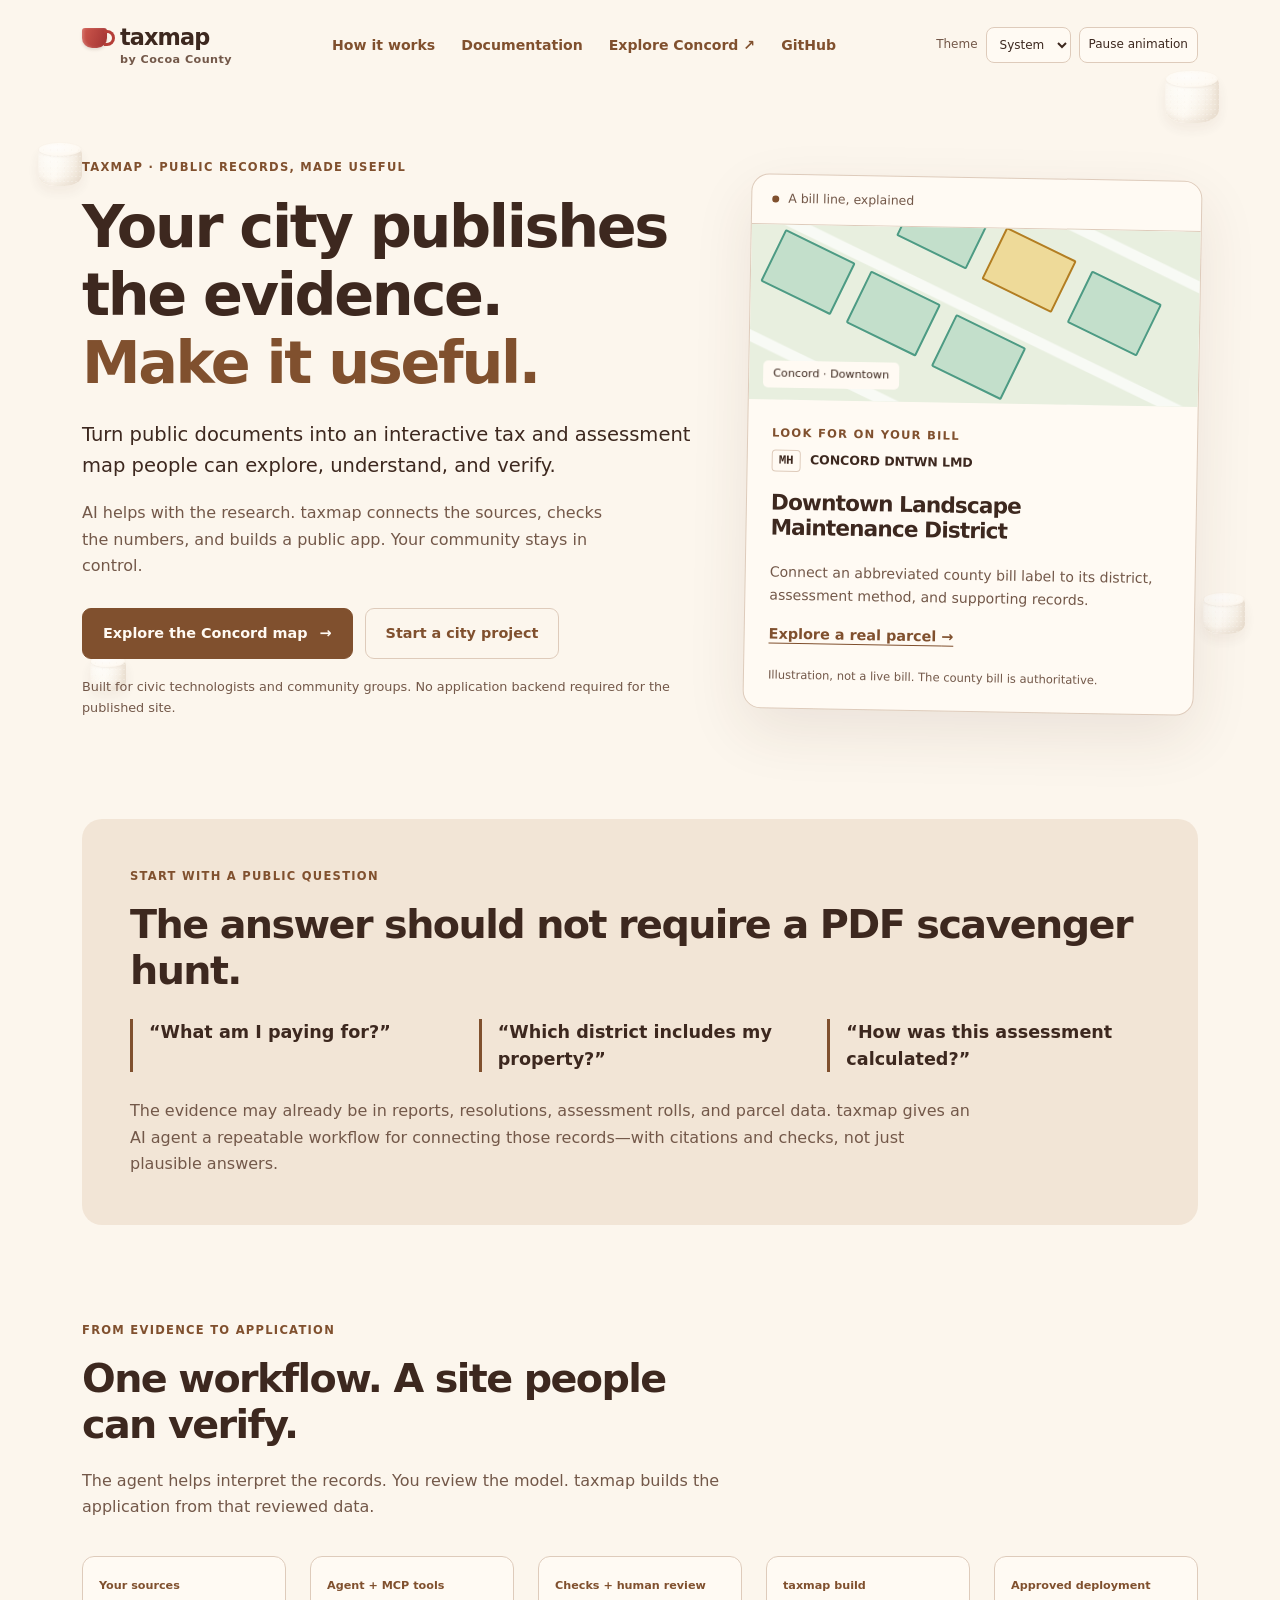
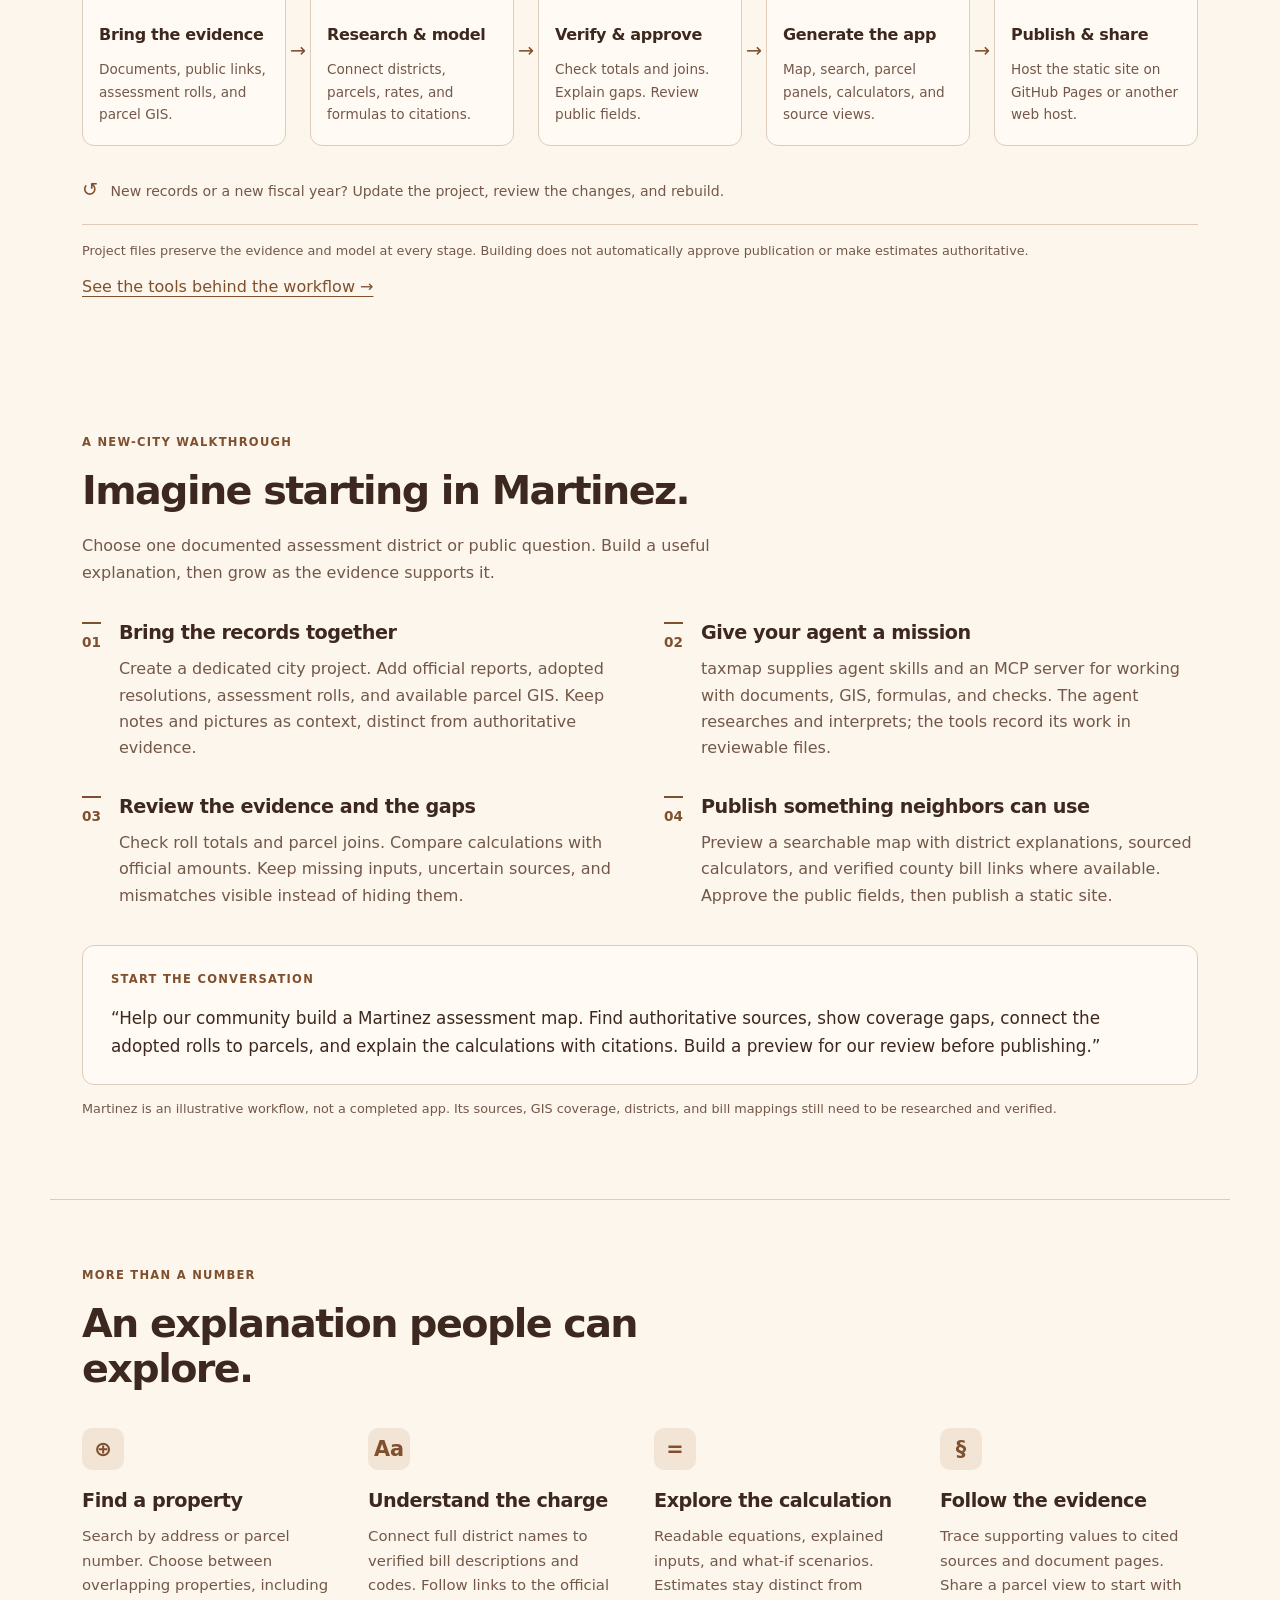
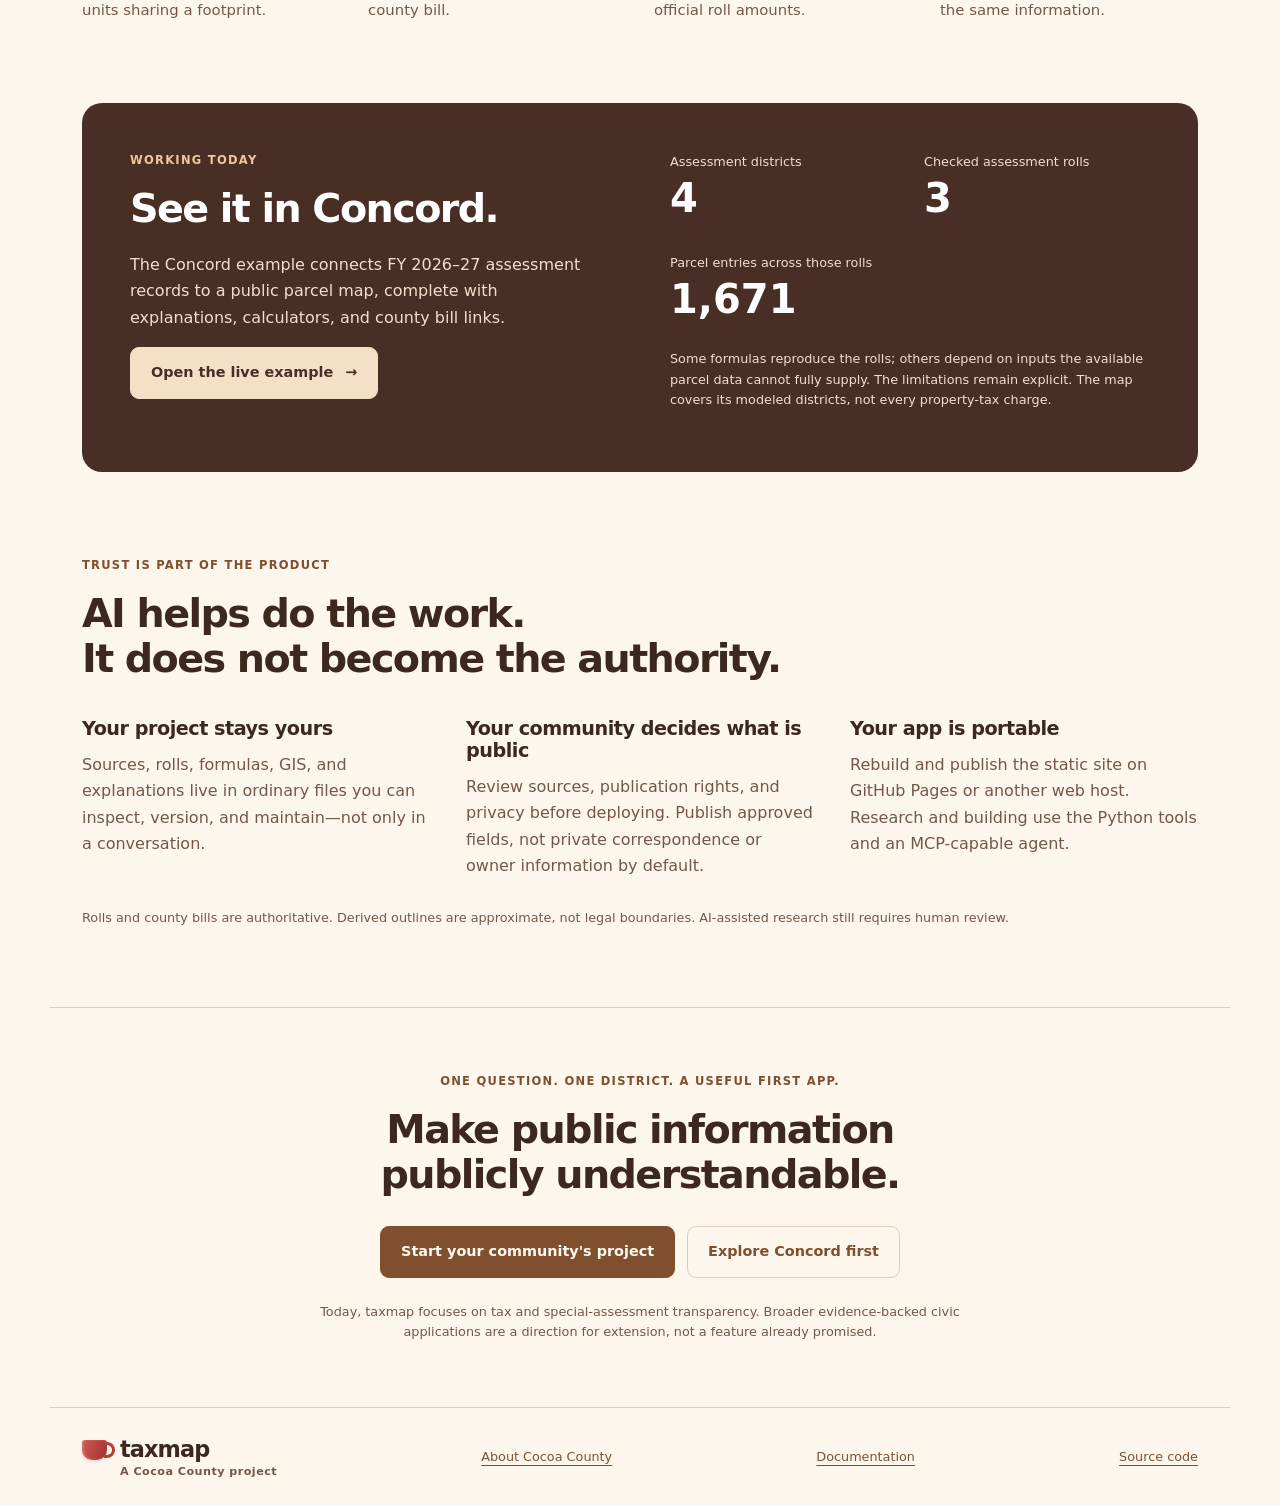
==== website/index.html @ c21578b1 "Add source-to-site workflow diagram to landing page Co-authored-by: Copilot <223556219+Copilot@users" ====
<!doctype html>
<html lang="en">
<head>
  <meta charset="utf-8">
  <meta name="viewport" content="width=device-width, initial-scale=1">
  <meta name="description" content="Turn public records into transparent tax and assessment maps. AI-assisted research, cited explanations, and a public app your community controls.">
  <meta name="theme-color" content="#fcf6ed">
  <title>taxmap | Public records, made useful</title>
  <link rel="stylesheet" href="style.css?v=cocoa-4">
  <script src="theme.js?v=cocoa-2"></script>
</head>
<body>
  <a class="skip-link" href="#main">Skip to content</a>
  <header class="site-header">
    <a class="brand" href="./" aria-label="taxmap home">taxmap<small>by Cocoa County</small></a>
    <nav aria-label="Main navigation">
      <a href="#workflow">How it works</a>
      <a href="docs/">Documentation</a>
      <a href="concord/">Explore Concord <span aria-hidden="true">&nearr;</span></a>
      <a class="nav-source" href="https://github.com/Cocoa-County/tax-map">GitHub</a>
    </nav>
  </header>
  <main id="main">
    <section class="hero">
      <div>
        <p class="eyebrow">taxmap &middot; Public records, made useful</p>
        <h1>Your city publishes the evidence.<br><em>Make it useful.</em></h1>
        <p class="lead">Turn public documents into an interactive tax and assessment map people can explore, understand, and verify.</p>
        <p class="hero-detail">AI helps with the research. taxmap connects the sources, checks the numbers, and builds a public app. Your community stays in control.</p>
        <div class="actions">
          <a class="button" href="concord/">Explore the Concord map <span aria-hidden="true">&rarr;</span></a>
          <a class="button secondary" href="docs/community.html#start">Start a city project</a>
        </div>
        <p class="fine">Built for civic technologists and community groups. No application backend required for the published site.</p>
      </div>
      <aside class="preview" aria-label="Example of an assessment explanation">
        <div class="preview-top"><span class="status-dot" aria-hidden="true"></span> A bill line, explained</div>
        <div class="map-art" aria-hidden="true">
          <span class="parcel p1"></span><span class="parcel p2"></span><span class="parcel p3"></span>
          <span class="parcel p4"></span><span class="parcel p5"></span><span class="parcel p6"></span>
          <span class="map-label">Concord &middot; Downtown</span>
        </div>
        <div class="preview-body">
          <p class="eyebrow">Look for on your bill</p>
          <p class="bill-name"><code>MH</code> CONCORD DNTWN LMD</p>
          <h2>Downtown Landscape Maintenance District</h2>
          <p>Connect an abbreviated county bill label to its district, assessment method, and supporting records.</p>
          <a href="concord/#apn=112101025">Explore a real parcel <span aria-hidden="true">&rarr;</span></a>
          <p class="fine">Illustration, not a live bill. The county bill is authoritative.</p>
        </div>
      </aside>
    </section>

    <section class="questions" aria-labelledby="questions-title">
      <p class="eyebrow">Start with a public question</p>
      <h2 id="questions-title">The answer should not require a PDF scavenger hunt.</h2>
      <div class="question-grid">
        <p>&ldquo;What am I paying for?&rdquo;</p>
        <p>&ldquo;Which district includes my property?&rdquo;</p>
        <p>&ldquo;How was this assessment calculated?&rdquo;</p>
      </div>
      <p>The evidence may already be in reports, resolutions, assessment rolls, and parcel data. taxmap gives an AI agent a repeatable workflow for connecting those records&mdash;with citations and checks, not just plausible answers.</p>
    </section>

    <section class="section workflow" id="workflow" aria-labelledby="workflow-title">
      <div class="section-heading">
        <p class="eyebrow">From evidence to application</p>
        <h2 id="workflow-title">One workflow. A site people can verify.</h2>
        <p>The agent helps interpret the records. You review the model. taxmap builds the application from that reviewed data.</p>
      </div>
      <ol class="workflow-diagram" aria-label="Five stages from public records to a published map">
        <li><span class="workflow-role">Your sources</span><h3>Bring the evidence</h3><p>Documents, public links, assessment rolls, and parcel GIS.</p></li>
        <li><span class="workflow-role">Agent + MCP tools</span><h3>Research &amp; model</h3><p>Connect districts, parcels, rates, and formulas to citations.</p></li>
        <li><span class="workflow-role">Checks + human review</span><h3>Verify &amp; approve</h3><p>Check totals and joins. Explain gaps. Review public fields.</p></li>
        <li><span class="workflow-role">taxmap build</span><h3>Generate the app</h3><p>Map, search, parcel panels, calculators, and source views.</p></li>
        <li><span class="workflow-role">Approved deployment</span><h3>Publish &amp; share</h3><p>Host the static site on GitHub Pages or another web host.</p></li>
      </ol>
      <p class="workflow-cycle"><span aria-hidden="true">&circlearrowleft;</span> New records or a new fiscal year? Update the project, review the changes, and rebuild.</p>
      <p class="fine">Project files preserve the evidence and model at every stage. Building does not automatically approve publication or make estimates authoritative.</p>
      <a href="docs/developers.html#workflow">See the tools behind the workflow &rarr;</a>
    </section>

    <section class="section" id="how-it-works" aria-labelledby="martinez-title">
      <div class="section-heading">
        <p class="eyebrow">A new-city walkthrough</p>
        <h2 id="martinez-title">Imagine starting in Martinez.</h2>
        <p>Choose one documented assessment district or public question. Build a useful explanation, then grow as the evidence supports it.</p>
      </div>
      <ol class="steps">
        <li><span class="step-number" aria-hidden="true">01</span><div><h3>Bring the records together</h3><p>Create a dedicated city project. Add official reports, adopted resolutions, assessment rolls, and available parcel GIS. Keep notes and pictures as context, distinct from authoritative evidence.</p></div></li>
        <li><span class="step-number" aria-hidden="true">02</span><div><h3>Give your agent a mission</h3><p>taxmap supplies agent skills and an MCP server for working with documents, GIS, formulas, and checks. The agent researches and interprets; the tools record its work in reviewable files.</p></div></li>
        <li><span class="step-number" aria-hidden="true">03</span><div><h3>Review the evidence and the gaps</h3><p>Check roll totals and parcel joins. Compare calculations with official amounts. Keep missing inputs, uncertain sources, and mismatches visible instead of hiding them.</p></div></li>
        <li><span class="step-number" aria-hidden="true">04</span><div><h3>Publish something neighbors can use</h3><p>Preview a searchable map with district explanations, sourced calculators, and verified county bill links where available. Approve the public fields, then publish a static site.</p></div></li>
      </ol>
      <div class="agent-prompt">
        <p class="eyebrow">Start the conversation</p>
        <blockquote>&ldquo;Help our community build a Martinez assessment map. Find authoritative sources, show coverage gaps, connect the adopted rolls to parcels, and explain the calculations with citations. Build a preview for our review before publishing.&rdquo;</blockquote>
      </div>
      <p class="fine">Martinez is an illustrative workflow, not a completed app. Its sources, GIS coverage, districts, and bill mappings still need to be researched and verified.</p>
    </section>

    <section class="features section" aria-labelledby="features-title">
      <div class="section-heading"><p class="eyebrow">More than a number</p><h2 id="features-title">An explanation people can explore.</h2></div>
      <div class="feature-grid">
        <article><span class="feature-symbol" aria-hidden="true">&oplus;</span><h3>Find a property</h3><p>Search by address or parcel number. Choose between overlapping properties, including units sharing a footprint.</p></article>
        <article><span class="feature-symbol" aria-hidden="true">Aa</span><h3>Understand the charge</h3><p>Connect full district names to verified bill descriptions and codes. Follow links to the official county bill.</p></article>
        <article><span class="feature-symbol" aria-hidden="true">=</span><h3>Explore the calculation</h3><p>Readable equations, explained inputs, and what-if scenarios. Estimates stay distinct from official roll amounts.</p></article>
        <article><span class="feature-symbol" aria-hidden="true">&sect;</span><h3>Follow the evidence</h3><p>Trace supporting values to cited sources and document pages. Share a parcel view to start with the same information.</p></article>
      </div>
    </section>

    <section class="proof section" aria-labelledby="proof-title">
      <div><p class="eyebrow">Working today</p><h2 id="proof-title">See it in Concord.</h2><p>The Concord example connects FY 2026&ndash;27 assessment records to a public parcel map, complete with explanations, calculators, and county bill links.</p><a class="button" href="concord/">Open the live example <span aria-hidden="true">&rarr;</span></a></div>
      <div>
        <dl class="stats"><div><dt>Assessment districts</dt><dd>4</dd></div><div><dt>Checked assessment rolls</dt><dd>3</dd></div><div><dt>Parcel entries across those rolls</dt><dd>1,671</dd></div></dl>
        <p class="fine">Some formulas reproduce the rolls; others depend on inputs the available parcel data cannot fully supply. The limitations remain explicit. The map covers its modeled districts, not every property-tax charge.</p>
      </div>
    </section>

    <section class="section ownership" aria-labelledby="ownership-title">
      <p class="eyebrow">Trust is part of the product</p>
      <h2 id="ownership-title">AI helps do the work.<br>It does not become the authority.</h2>
      <div class="ownership-grid">
        <div><h3>Your project stays yours</h3><p>Sources, rolls, formulas, GIS, and explanations live in ordinary files you can inspect, version, and maintain&mdash;not only in a conversation.</p></div>
        <div><h3>Your community decides what is public</h3><p>Review sources, publication rights, and privacy before deploying. Publish approved fields, not private correspondence or owner information by default.</p></div>
        <div><h3>Your app is portable</h3><p>Rebuild and publish the static site on GitHub Pages or another web host. Research and building use the Python tools and an MCP-capable agent.</p></div>
      </div>
      <p class="fine">Rolls and county bills are authoritative. Derived outlines are approximate, not legal boundaries. AI-assisted research still requires human review.</p>
    </section>

    <section class="closing" aria-labelledby="closing-title">
      <p class="eyebrow">One question. One district. A useful first app.</p>
      <h2 id="closing-title">Make public information<br>publicly understandable.</h2>
      <div class="actions"><a class="button" href="docs/community.html#start">Start your community's project</a><a class="button secondary" href="concord/">Explore Concord first</a></div>
      <p class="fine">Today, taxmap focuses on tax and special-assessment transparency. Broader evidence-backed civic applications are a direction for extension, not a feature already promised.</p>
    </section>
  </main>
  <footer><a class="brand" href="./">taxmap<small>A Cocoa County project</small></a><a href="https://github.com/Cocoa-County">About Cocoa County</a><a href="docs/">Documentation</a><a href="https://github.com/Cocoa-County/tax-map">Source code</a></footer>
</body>
</html>
---- website/style.css ----
:root { color-scheme: light; --ink: #3d281f; --muted: #735849; --accent: #80502e; --accent-hover: #59361f; --line: #decbbb; --paper: #fcf6ed; --surface: #fffaf3; --soft: #f2e5d6; --deep: #482e24; --button-ink: #fffaf3; --marshmallow: #fffdf7; --marshmallow-shadow: #e2c9ad; --code-bg: #38251e; font-family: system-ui, -apple-system, "Segoe UI", sans-serif; color: var(--ink); background: var(--paper); }
:root[data-theme="dark"] { color-scheme: dark; --ink: #f8ecdc; --muted: #cfb7a3; --accent: #e4b78c; --accent-hover: #f8d8b5; --line: #644b3b; --paper: #241913; --surface: #30221b; --soft: #3b2b22; --deep: #3b271e; --button-ink: #291b14; --marshmallow: #d6baa0; --marshmallow-shadow: #8c6244; --code-bg: #1b130f; }
@media (prefers-color-scheme: dark) {
  :root:not([data-theme="light"]) { color-scheme: dark; --ink: #f8ecdc; --muted: #cfb7a3; --accent: #e4b78c; --accent-hover: #f8d8b5; --line: #644b3b; --paper: #241913; --surface: #30221b; --soft: #3b2b22; --deep: #3b271e; --button-ink: #291b14; --marshmallow: #d6baa0; --marshmallow-shadow: #8c6244; --code-bg: #1b130f; }
}
* { box-sizing: border-box; }
html { scroll-behavior: smooth; }
body { margin: 0; line-height: 1.65; isolation: isolate; }
.site-header, main, footer { position: relative; z-index: 1; }
.cocoa-background { position: fixed; inset: 0; overflow: hidden; pointer-events: none; z-index: -1; }
.marshmallow { position: absolute; left: var(--x); top: var(--y); width: var(--size); height: calc(var(--size) * .95); border-radius: 42% 42% 40% 40% / 24% 24% 26% 26%; background: radial-gradient(ellipse at 30% 35%, #fffefb 0%, transparent 65%), linear-gradient(100deg, #f7eee3 0%, #fffaf2 42%, #e8dbcb 100%); box-shadow: inset -2px -4px 5px #cab8a440, 0 6px 14px #482e2414; opacity: .75; animation: cocoa-float var(--duration) ease-in-out infinite alternate; animation-delay: var(--delay); }
.marshmallow::before { content: ""; position: absolute; inset: -1px 1px auto; height: 32%; border-radius: 50%; background: radial-gradient(ellipse at 40% 35%, #ffffff, #fffaf3 65%, #eee1d1); box-shadow: 0 1px 2px #d4c5b550; }
.marshmallow::after { content: ""; position: absolute; inset: 0; border-radius: inherit; background-image: radial-gradient(#ffffff90 .6px, transparent .8px), radial-gradient(#c9b8a230 .5px, transparent .8px); background-size: 4px 5px, 7px 6px; background-position: 0 0, 2px 3px; opacity: .45; }
@keyframes cocoa-float { from { transform: translate3d(-12px, 22px, 0) rotate(-12deg); } to { transform: translate3d(14px, -26px, 0) rotate(14deg); } }
.cocoa-background[data-paused="true"] .marshmallow { animation-play-state: paused; }
.appearance-controls { display: flex; align-items: center; flex-wrap: wrap; gap: 8px; }
.appearance-controls label { font-size: .75rem; color: var(--muted); }
.appearance-controls select, .appearance-controls button { font: inherit; font-size: .75rem; min-height: 36px; border: 1px solid var(--line); border-radius: 8px; background: var(--surface); color: var(--ink); padding: 6px 9px; }
.appearance-controls button { cursor: pointer; }
.appearance-controls :focus-visible { outline: 3px solid var(--accent); outline-offset: 3px; }
.appearance-controls button:hover { background: var(--soft); }
.brand::before { content: ""; position: absolute; width: 25px; height: 20px; left: -38px; top: 4px; border-radius: 3px 3px 10px 10px; background: linear-gradient(110deg, #cf584d, #a13232); box-shadow: inset 2px 0 3px #ffffff30, 0 2px 3px #482e2420; }
.brand::after { content: ""; position: absolute; width: 8px; height: 10px; left: -16px; top: 6px; border: 3px solid #b53e38; border-left: 0; border-radius: 0 8px 8px 0; }
.mug-steam { position: absolute; left: -35px; top: -17px; width: 22px; height: 20px; pointer-events: none; }
.mug-steam span { position: absolute; bottom: 0; width: 5px; height: 13px; border-left: 2px solid var(--muted); border-radius: 50%; opacity: 0; animation: cocoa-steam 3.6s ease-out infinite; }
.mug-steam span:nth-child(1) { left: 1px; animation-delay: -2.4s; }
.mug-steam span:nth-child(2) { left: 8px; animation-delay: -1.2s; }
.mug-steam span:nth-child(3) { left: 15px; }
@keyframes cocoa-steam { 0% { transform: translateY(5px) scale(.7); opacity: 0; } 25% { opacity: .5; } 70% { opacity: .3; } 100% { transform: translate(3px, -7px) scale(1.15); opacity: 0; } }
html[data-motion-paused="true"] .mug-steam span { animation-play-state: paused; }
.brand { position: relative; margin-left: 38px; }
a { color: var(--accent); text-underline-offset: 4px; }
a:hover { color: var(--accent-hover); }
a:focus-visible { outline: 3px solid #ca6b24; outline-offset: 5px; border-radius: 3px; }
.skip-link { position: absolute; left: 16px; top: -100px; padding: 10px 16px; background: var(--surface); z-index: 2; }
.skip-link:focus { top: 12px; }
.site-header, main, footer { max-width: 1180px; margin-inline: auto; }
.site-header { display: flex; align-items: center; justify-content: space-between; flex-wrap: wrap; gap: 24px; padding: 24px 32px; }
.brand { display: inline-flex; align-items: center; gap: 10px; color: var(--ink); font-weight: 800; font-size: 1.4rem; text-decoration: none; letter-spacing: -.04em; }
.brand { flex-direction: column; align-items: flex-start; gap: 2px; line-height: 1.2; }
.brand small { font-size: .7rem; font-weight: 600; letter-spacing: .04em; color: var(--muted); }
nav { display: flex; gap: 26px; flex-wrap: wrap; }
nav a { font-size: .88rem; font-weight: 600; text-decoration: none; }
h1, h2, h3, p { margin-top: 0; }
h1, h2, h3 { line-height: 1.15; letter-spacing: -.04em; }
h1 { font-size: clamp(2.6rem, 4.6vw, 4rem); margin-bottom: 24px; }
h1 em { font-style: normal; color: var(--accent); }
h2 { font-size: clamp(1.9rem, 3.1vw, 2.8rem); margin-bottom: 20px; }
h3 { font-size: 1.2rem; letter-spacing: -.025em; margin-bottom: 12px; }
.eyebrow { font-size: .72rem; font-weight: 750; text-transform: uppercase; letter-spacing: .11em; color: var(--accent); margin-bottom: 16px; }
.hero { display: grid; grid-template-columns: 1.35fr 1fr; gap: 56px; align-items: center; padding: 68px 32px 88px; }
.lead { font-size: 1.22rem; line-height: 1.55; }
.hero-detail { color: var(--muted); max-width: 530px; }
.actions { display: flex; flex-wrap: wrap; gap: 12px; margin: 28px 0 18px; }
.button { display: inline-flex; justify-content: center; align-items: center; gap: 12px; padding: 13px 20px; background: var(--accent); color: var(--button-ink); border: 1px solid var(--accent); border-radius: 9px; text-decoration: none; font-size: .9rem; font-weight: 650; }
.button:hover { background: var(--accent-hover); color: var(--button-ink); }
.button.secondary { color: var(--accent); background: transparent; border-color: var(--line); }
.button.secondary:hover { background: var(--soft); }
.fine { font-size: .8rem; color: var(--muted); line-height: 1.6; }
.preview { background: var(--surface); border: 1px solid var(--line); border-radius: 18px; overflow: hidden; box-shadow: 0 22px 60px #482e2418; transform: rotate(1deg); }
.preview-top { display: flex; align-items: center; gap: 9px; padding: 14px 20px; font-size: .78rem; color: var(--muted); border-bottom: 1px solid var(--line); }
.status-dot { width: 7px; height: 7px; border-radius: 50%; background: var(--accent); }
.map-art { height: 175px; position: relative; overflow: hidden; background: repeating-linear-gradient(25deg, transparent 0 52px, #ffffffb0 53px 63px, transparent 64px 120px), #e8efdf; }
.parcel { position: absolute; display: block; width: 78px; height: 58px; border: 2px solid #4d9b84; background: #89c6ac66; transform: rotate(25deg); border-radius: 2px; }
.p1 { top: 18px; left: 18px; }.p2 { top: 58px; left: 104px; }.p3 { top: 100px; left: 190px; }
.p4 { top: -30px; left: 153px; }.p5 { top: 12px; left: 239px; background: #f4ce6b99; border-color: #b37e22; }.p6 { top: 54px; left: 325px; }
.map-label { position: absolute; bottom: 12px; left: 14px; background: var(--surface); color: var(--ink); border-radius: 5px; padding: 4px 10px; font-size: .7rem; }
.preview-body { padding: 24px; }.preview-body .eyebrow { margin-bottom: 7px; }
.bill-name { font-size: .78rem; font-weight: 700; margin-bottom: 20px; }
code { padding: 3px 6px; border: 1px solid var(--line); border-radius: 4px; margin-right: 5px; }
.preview-body h2 { font-size: 1.35rem; }.preview-body > p:not(.eyebrow):not(.bill-name) { color: var(--muted); font-size: .88rem; }
.preview-body > a { font-weight: 650; font-size: .9rem; }.preview-body .fine { margin: 18px 0 0; font-size: .72rem !important; }
.questions { padding: 48px; background: var(--soft); border-radius: 20px; margin: 0 32px 30px; }
.questions > p:last-child { max-width: 850px; color: var(--muted); margin-bottom: 0; }
.question-grid { display: grid; grid-template-columns: repeat(3, 1fr); gap: 26px; margin: 26px 0; }
.question-grid p { font-size: 1.1rem; font-weight: 650; line-height: 1.5; border-left: 3px solid var(--accent); padding-left: 16px; margin-bottom: 0; }
.section { padding: 66px 32px; }.section-heading { max-width: 650px; margin-bottom: 36px; }.section-heading > p:last-child { color: var(--muted); }
.workflow-diagram { display: grid; grid-template-columns: repeat(5, minmax(0, 1fr)); gap: 24px; list-style: none; padding: 0; margin: 0; }
.workflow-diagram li { position: relative; padding: 20px 16px; background: var(--surface); border: 1px solid var(--line); border-radius: 12px; }
.workflow-diagram li:not(:last-child)::after { content: "\2192"; position: absolute; right: -21px; top: 50%; transform: translateY(-50%); color: var(--accent); font-size: 1.2rem; }
.workflow-role { display: block; color: var(--accent); font-size: .7rem; font-weight: 700; min-height: 36px; margin-bottom: 12px; }
.workflow-diagram h3 { font-size: 1rem; line-height: 1.3; letter-spacing: -.02em; }
.workflow-diagram p { font-size: .85rem; color: var(--muted); margin: 0; }
.workflow-cycle { border-bottom: 1px solid var(--line); padding: 18px 0; margin: 10px 0 16px; font-size: .88rem; color: var(--muted); }
.workflow-cycle span { color: var(--accent); font-size: 1.2rem; margin-right: 8px; }
@media (max-width: 1000px) {
  .workflow-diagram { grid-template-columns: 1fr; gap: 26px; }
  .workflow-diagram li { padding: 18px 22px; }
  .workflow-diagram li:not(:last-child)::after { content: "\2193"; right: auto; left: 50%; top: auto; bottom: -26px; transform: translateX(-50%); }
  .workflow-role { min-height: 0; margin-bottom: 8px; }
}
.steps { padding: 0; margin: 0; list-style: none; display: grid; grid-template-columns: 1fr 1fr; gap: 34px 48px; }
.steps li { display: flex; gap: 18px; }.steps p { color: var(--muted); margin-bottom: 0; }
.step-number { font-size: .85rem; font-weight: 750; color: var(--accent); border-top: 2px solid var(--accent); padding-top: 7px; }
.agent-prompt { background: var(--surface); border: 1px solid var(--line); border-radius: 12px; padding: 24px 28px; margin: 36px 0 14px; }
blockquote { margin: 0; font-size: 1.05rem; }
.features { border-top: 1px solid var(--line); }
.feature-grid { display: grid; grid-template-columns: repeat(4, 1fr); gap: 28px; }.feature-grid p { color: var(--muted); font-size: .93rem; }
.feature-symbol { display: grid; place-items: center; width: 42px; height: 42px; border-radius: 10px; background: var(--soft); color: var(--accent); font-size: 1.3rem; font-weight: 650; margin-bottom: 20px; }
.proof { display: grid; grid-template-columns: 1fr 1fr; gap: 60px; background: var(--deep); color: white; border-radius: 20px; margin: 0 32px; padding: 48px; }
.proof .eyebrow { color: #efc79e; }.proof p { color: #f1dfcc; }.proof .button { background: #f5dfc7; border-color: #f5dfc7; color: #482e24; }
.stats { display: grid; grid-template-columns: 1fr 1fr; gap: 28px; margin: 0 0 24px; }.stats div:last-child { grid-column: 1 / -1; }
.stats dt { font-size: .8rem; color: #f1dfcc; }.stats dd { font-size: 2.5rem; font-weight: 700; margin: 0; line-height: 1.3; }
.ownership { padding-top: 84px; }.ownership-grid { display: grid; grid-template-columns: repeat(3, 1fr); gap: 36px; margin: 36px 0 12px; }.ownership-grid p { color: var(--muted); }
.closing { text-align: center; border-top: 1px solid var(--line); padding: 64px 32px; }.closing .actions { justify-content: center; }.closing .fine { max-width: 640px; margin: 24px auto 0; }
footer { display: flex; align-items: center; justify-content: space-between; gap: 20px; border-top: 1px solid var(--line); padding: 28px 32px; font-size: .8rem; color: var(--muted); }
@media (max-width: 900px) { .hero { gap: 28px; }.feature-grid { grid-template-columns: 1fr 1fr; }.proof { gap: 32px; padding: 32px; }.ownership-grid { gap: 20px; } }
@media (max-width: 650px) {
  .site-header { padding: 20px; gap: 12px; }nav { gap: 14px; }nav a { font-size: .78rem; }.nav-source { display: none; }
  .hero { grid-template-columns: 1fr; padding: 40px 20px 48px; gap: 32px; }.preview { transform: none; }.lead { font-size: 1.1rem; }
  .questions { margin: 0 20px; padding: 28px 24px; }.question-grid, .steps, .proof, .ownership-grid { grid-template-columns: 1fr; }
  .question-grid { gap: 18px; }.section { padding: 48px 20px; }.proof { margin: 0 20px; padding: 28px; }.steps { gap: 28px; }
  .feature-grid { gap: 20px; }.feature-grid h3 { font-size: 1.1rem; }.feature-grid p { font-size: .86rem; }
  .agent-prompt { padding: 20px; }.closing { padding: 48px 20px; }footer { padding: 24px 20px; flex-wrap: wrap; }footer > span { display: none; }
}
@media (prefers-reduced-motion: reduce) { html { scroll-behavior: auto; }.marshmallow, .mug-steam span { animation: none; }.mug-steam span { opacity: .3; } }
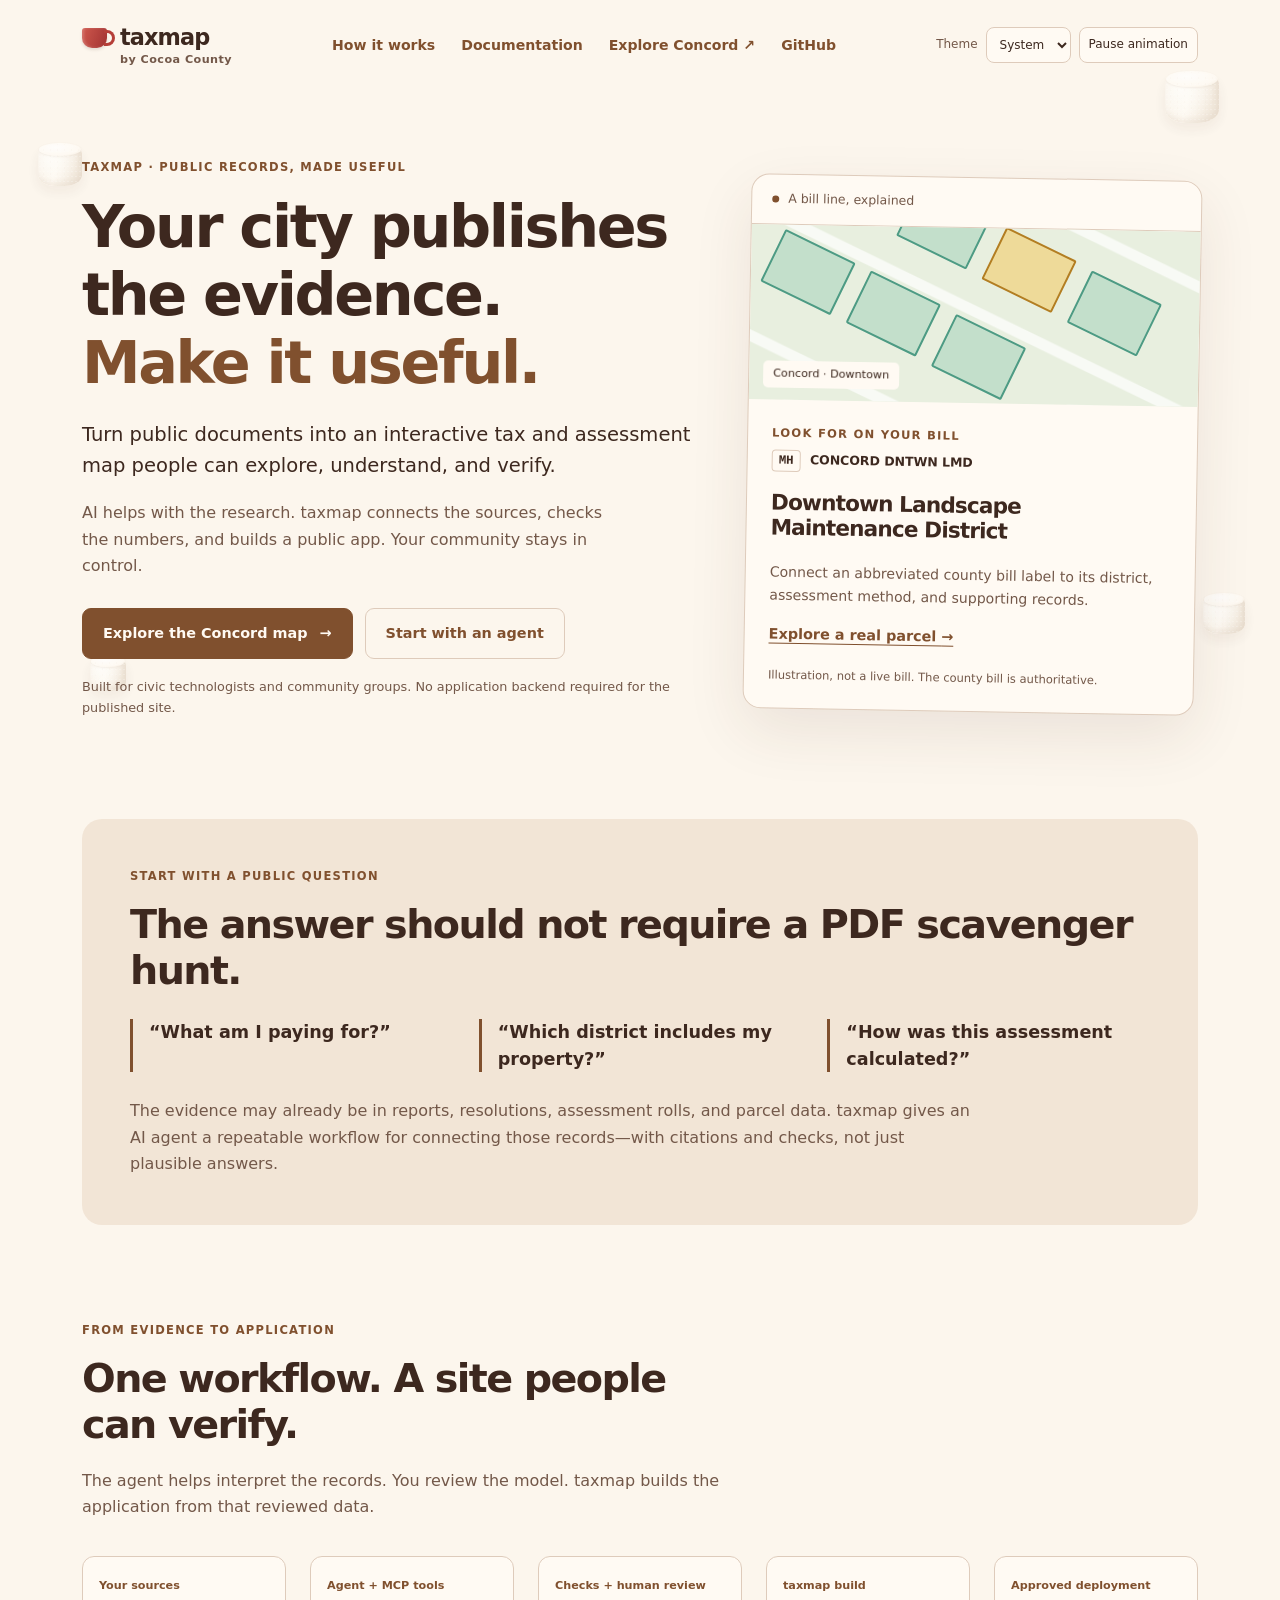
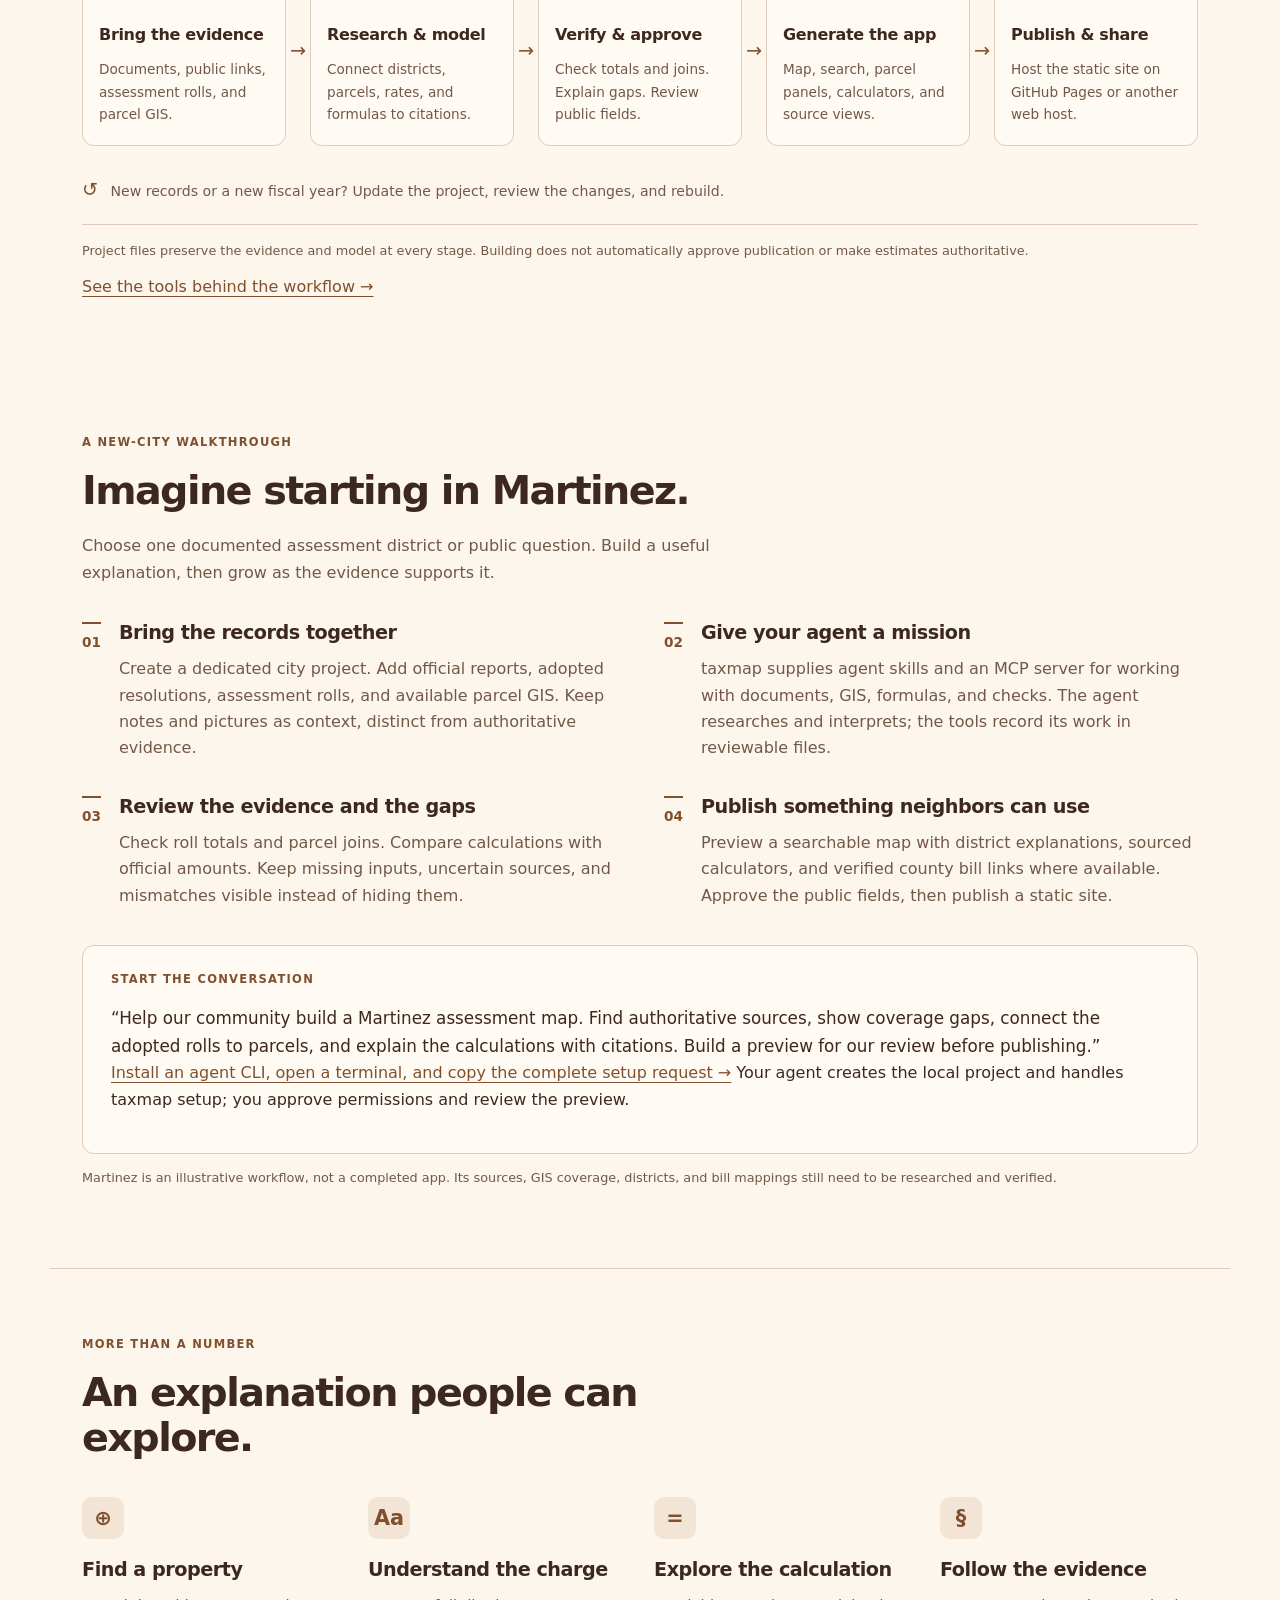
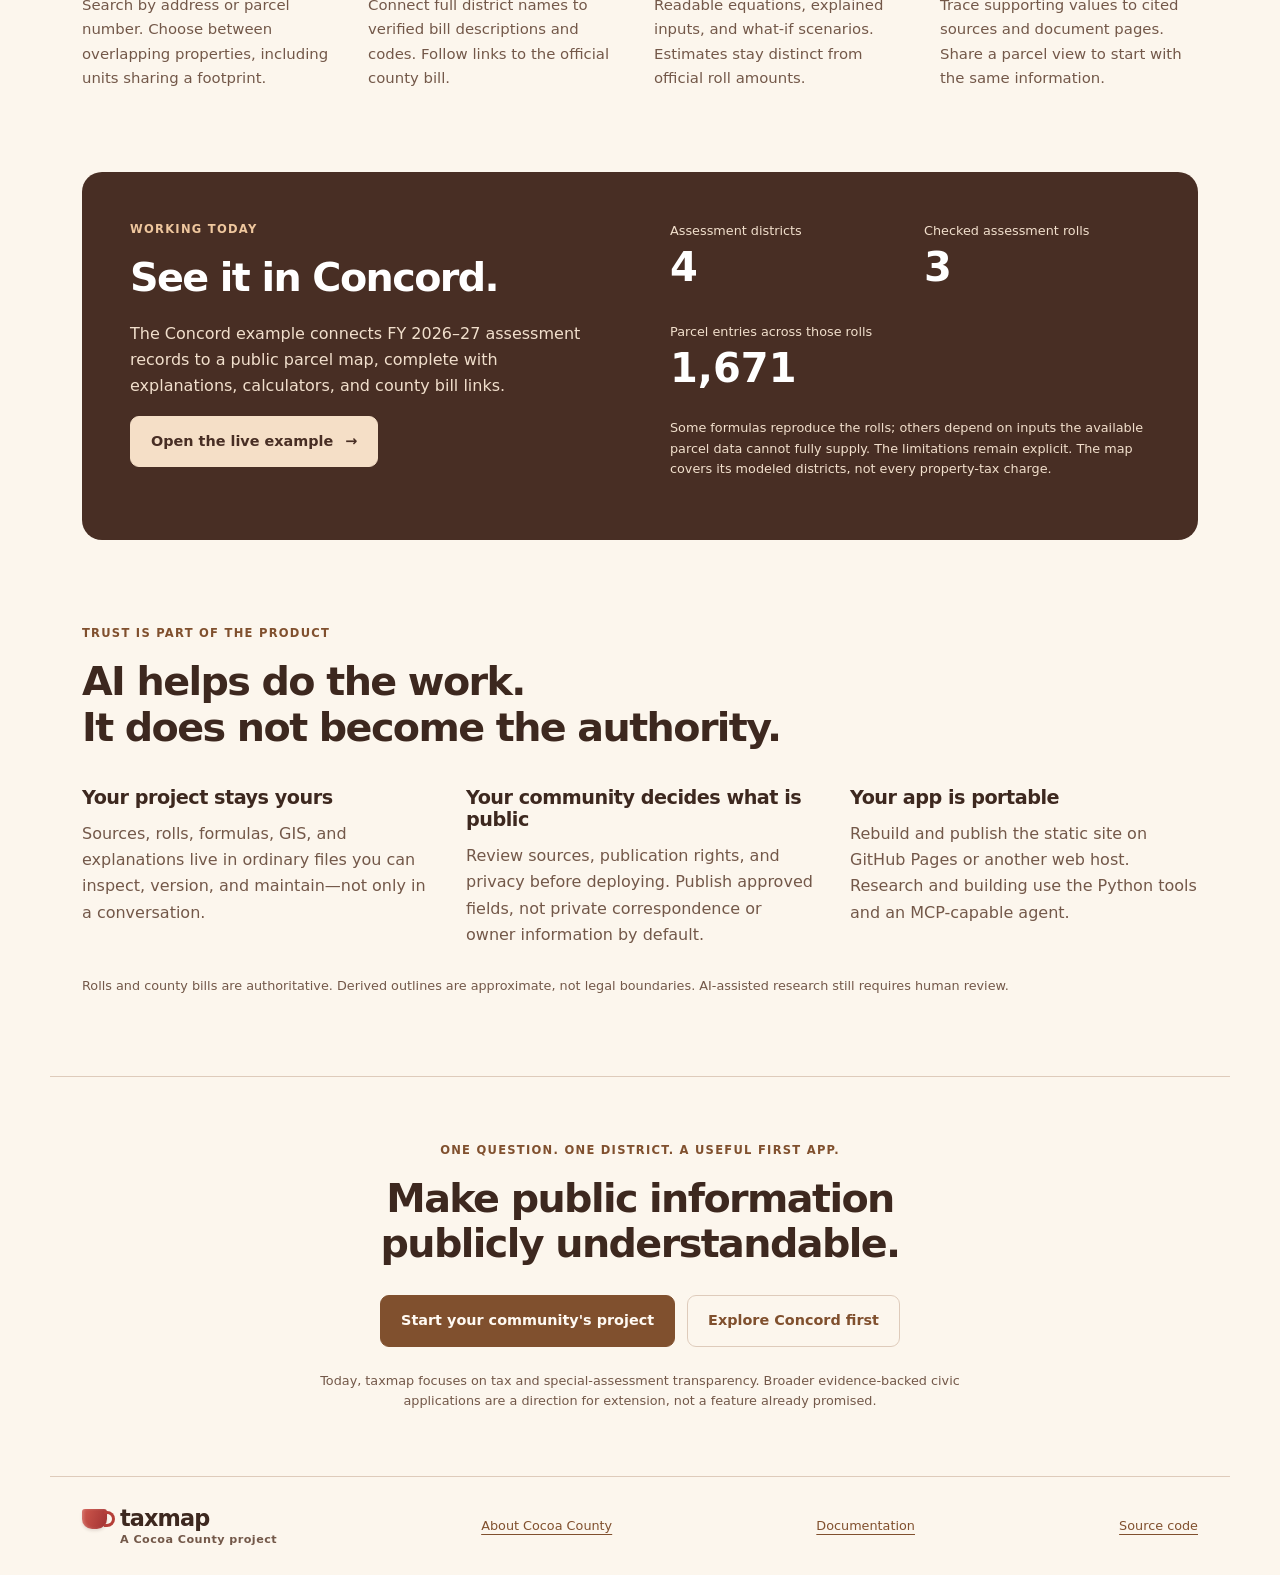
==== commit d9799a8d: "Add local agent CLI onboarding guide Co-authored-by: Copilot <223556219+Copilot@users.noreply.github" ====
--- a/website/index.html
+++ b/website/index.html
@@ -29,7 +29,7 @@
         <p class="hero-detail">AI helps with the research. taxmap connects the sources, checks the numbers, and builds a public app. Your community stays in control.</p>
         <div class="actions">
           <a class="button" href="concord/">Explore the Concord map <span aria-hidden="true">&rarr;</span></a>
-          <a class="button secondary" href="docs/community.html#start">Start a city project</a>
+          <a class="button secondary" href="docs/get-started.html">Start with an agent</a>
         </div>
         <p class="fine">Built for civic technologists and community groups. No application backend required for the published site.</p>
       </div>
@@ -95,6 +95,7 @@
       <div class="agent-prompt">
         <p class="eyebrow">Start the conversation</p>
         <blockquote>&ldquo;Help our community build a Martinez assessment map. Find authoritative sources, show coverage gaps, connect the adopted rolls to parcels, and explain the calculations with citations. Build a preview for our review before publishing.&rdquo;</blockquote>
+        <p><a href="docs/get-started.html">Install an agent CLI, open a terminal, and copy the complete setup request &rarr;</a> Your agent creates the local project and handles taxmap setup; you approve permissions and review the preview.</p>
       </div>
       <p class="fine">Martinez is an illustrative workflow, not a completed app. Its sources, GIS coverage, districts, and bill mappings still need to be researched and verified.</p>
     </section>
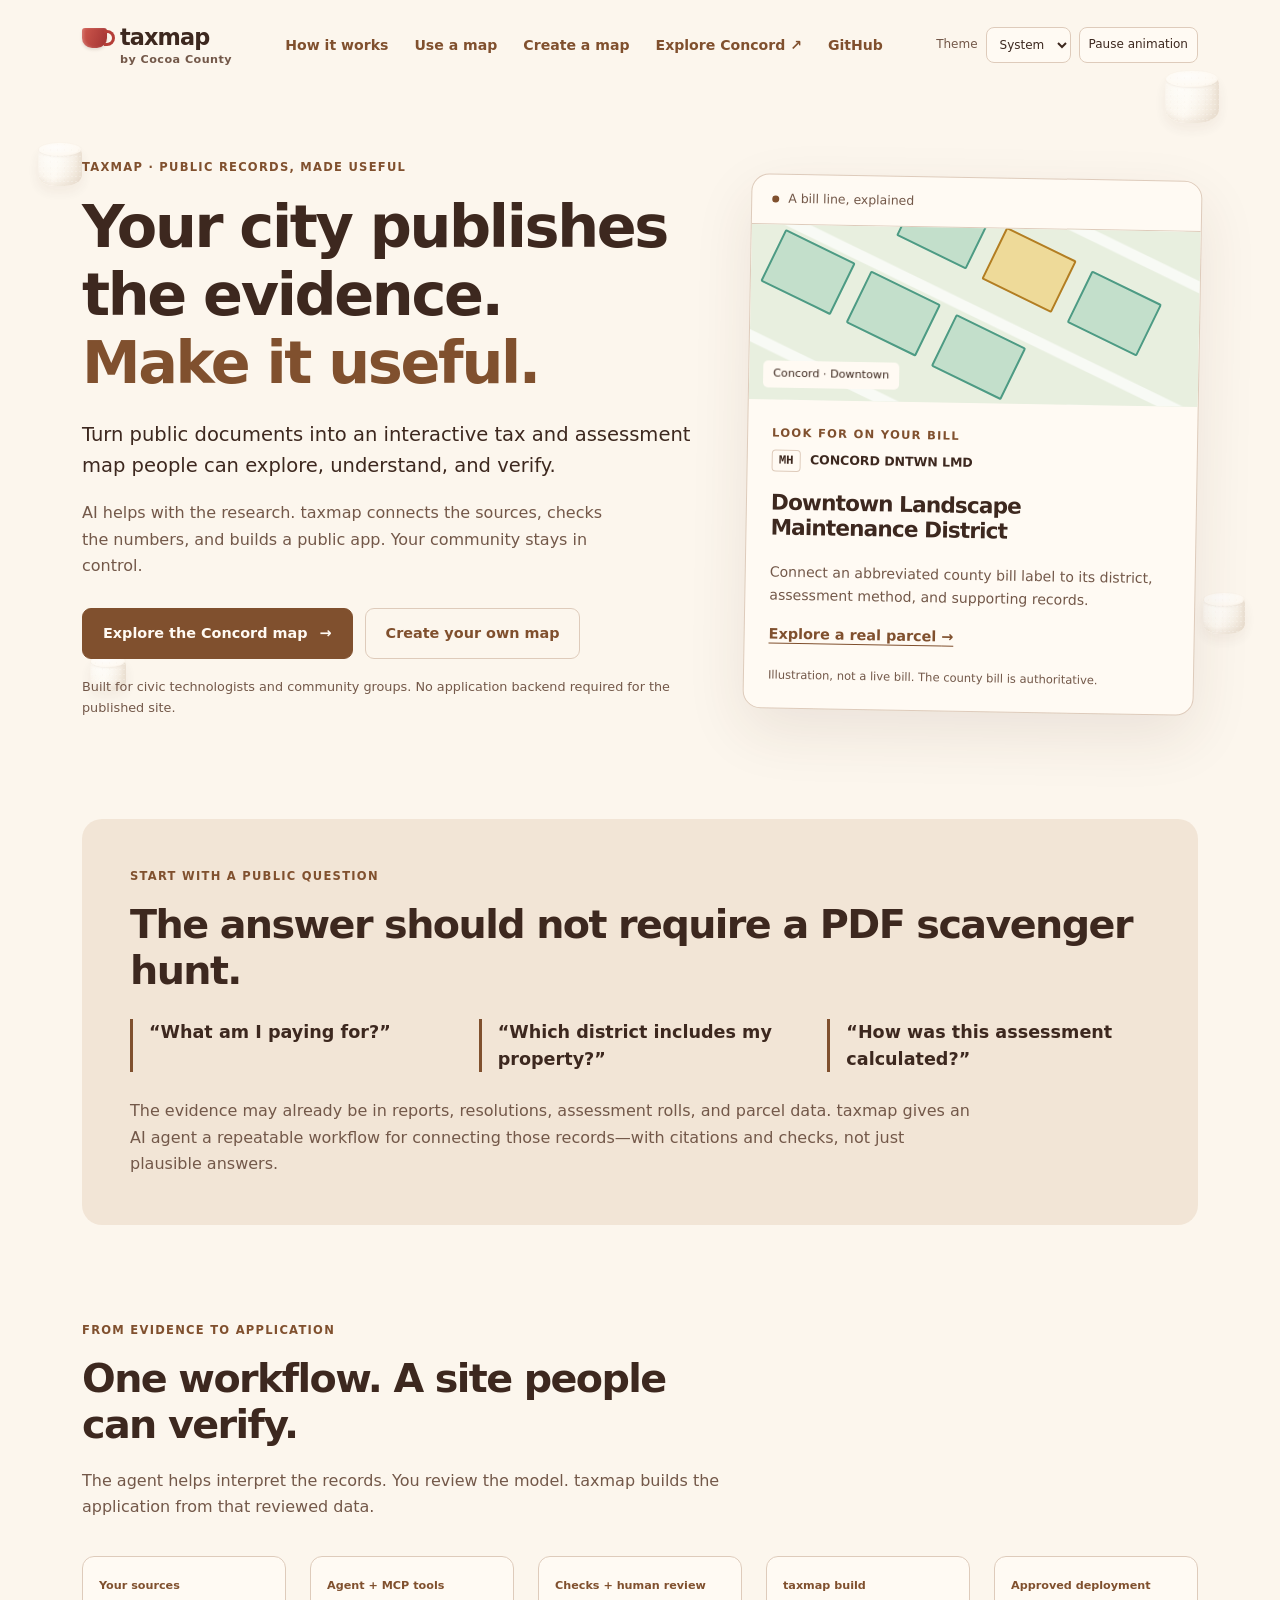
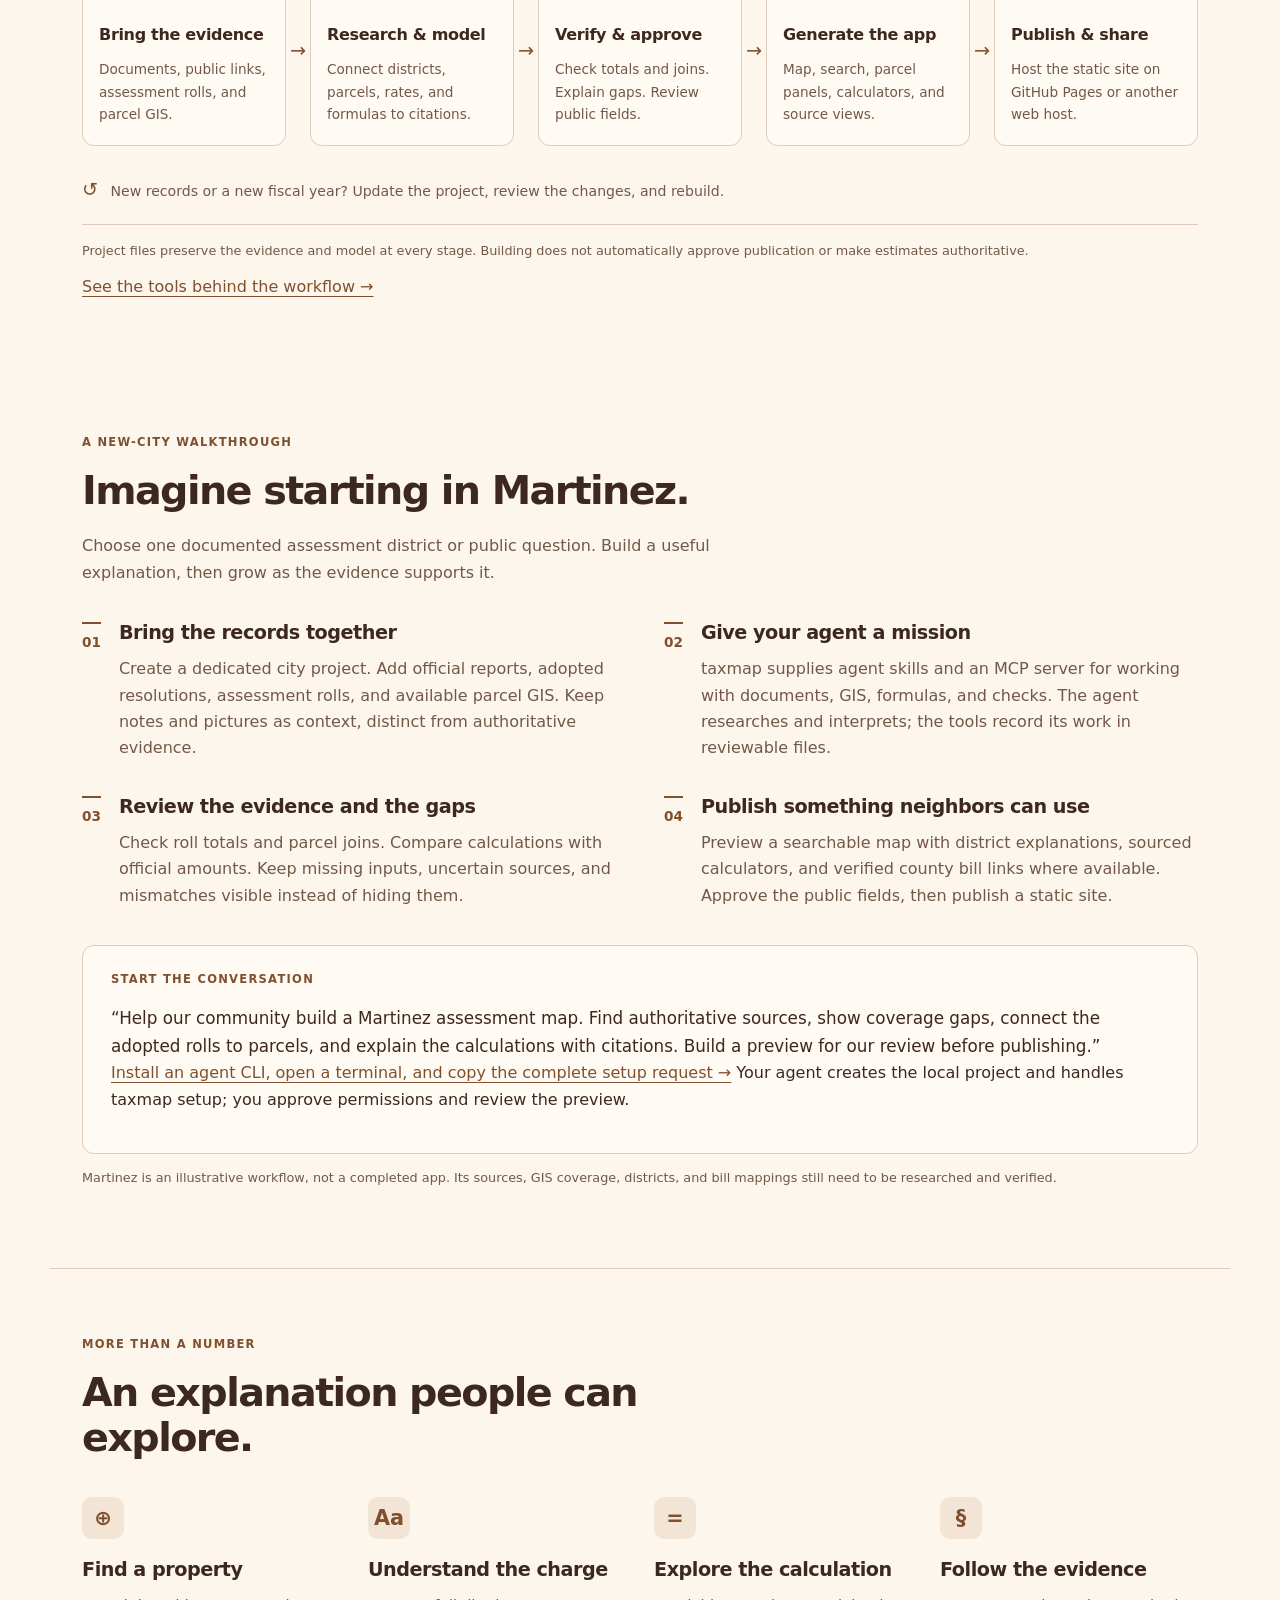
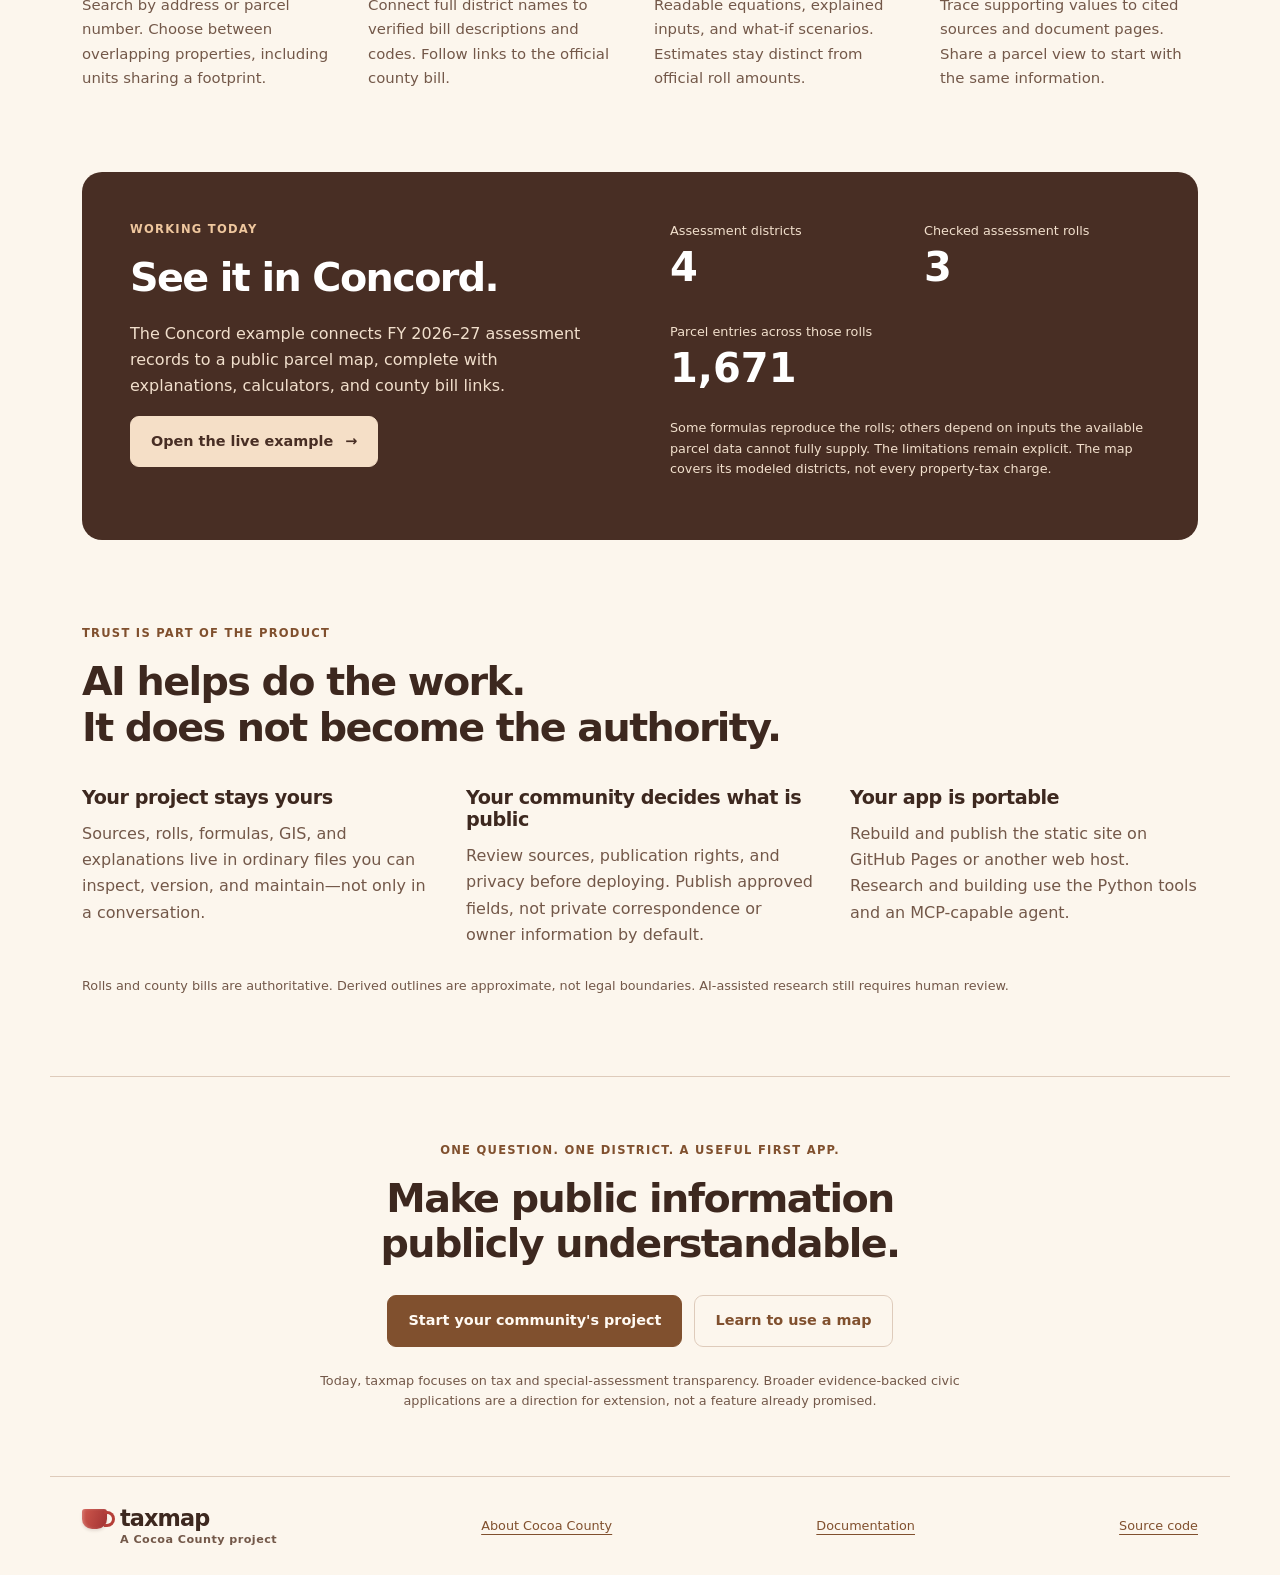
==== commit 11bd6b80: "Separate map reader and project creator documentation Co-authored-by: Copilot <223556219+Copilot@use" ====
--- a/website/index.html
+++ b/website/index.html
@@ -15,7 +15,8 @@
     <a class="brand" href="./" aria-label="taxmap home">taxmap<small>by Cocoa County</small></a>
     <nav aria-label="Main navigation">
       <a href="#workflow">How it works</a>
-      <a href="docs/">Documentation</a>
+      <a href="docs/use.html">Use a map</a>
+      <a href="docs/create.html">Create a map</a>
       <a href="concord/">Explore Concord <span aria-hidden="true">&nearr;</span></a>
       <a class="nav-source" href="https://github.com/Cocoa-County/tax-map">GitHub</a>
     </nav>
@@ -29,7 +30,7 @@
         <p class="hero-detail">AI helps with the research. taxmap connects the sources, checks the numbers, and builds a public app. Your community stays in control.</p>
         <div class="actions">
           <a class="button" href="concord/">Explore the Concord map <span aria-hidden="true">&rarr;</span></a>
-          <a class="button secondary" href="docs/get-started.html">Start with an agent</a>
+          <a class="button secondary" href="docs/create.html">Create your own map</a>
         </div>
         <p class="fine">Built for civic technologists and community groups. No application backend required for the published site.</p>
       </div>
@@ -95,7 +96,7 @@
       <div class="agent-prompt">
         <p class="eyebrow">Start the conversation</p>
         <blockquote>&ldquo;Help our community build a Martinez assessment map. Find authoritative sources, show coverage gaps, connect the adopted rolls to parcels, and explain the calculations with citations. Build a preview for our review before publishing.&rdquo;</blockquote>
-        <p><a href="docs/get-started.html">Install an agent CLI, open a terminal, and copy the complete setup request &rarr;</a> Your agent creates the local project and handles taxmap setup; you approve permissions and review the preview.</p>
+        <p><a href="docs/community.html">Install an agent CLI, open a terminal, and copy the complete setup request &rarr;</a> Your agent creates the local project and handles taxmap setup; you approve permissions and review the preview.</p>
       </div>
       <p class="fine">Martinez is an illustrative workflow, not a completed app. Its sources, GIS coverage, districts, and bill mappings still need to be researched and verified.</p>
     </section>
@@ -132,7 +133,7 @@
     <section class="closing" aria-labelledby="closing-title">
       <p class="eyebrow">One question. One district. A useful first app.</p>
       <h2 id="closing-title">Make public information<br>publicly understandable.</h2>
-      <div class="actions"><a class="button" href="docs/community.html#start">Start your community's project</a><a class="button secondary" href="concord/">Explore Concord first</a></div>
+      <div class="actions"><a class="button" href="docs/create.html">Start your community's project</a><a class="button secondary" href="docs/use.html">Learn to use a map</a></div>
       <p class="fine">Today, taxmap focuses on tax and special-assessment transparency. Broader evidence-backed civic applications are a direction for extension, not a feature already promised.</p>
     </section>
   </main>
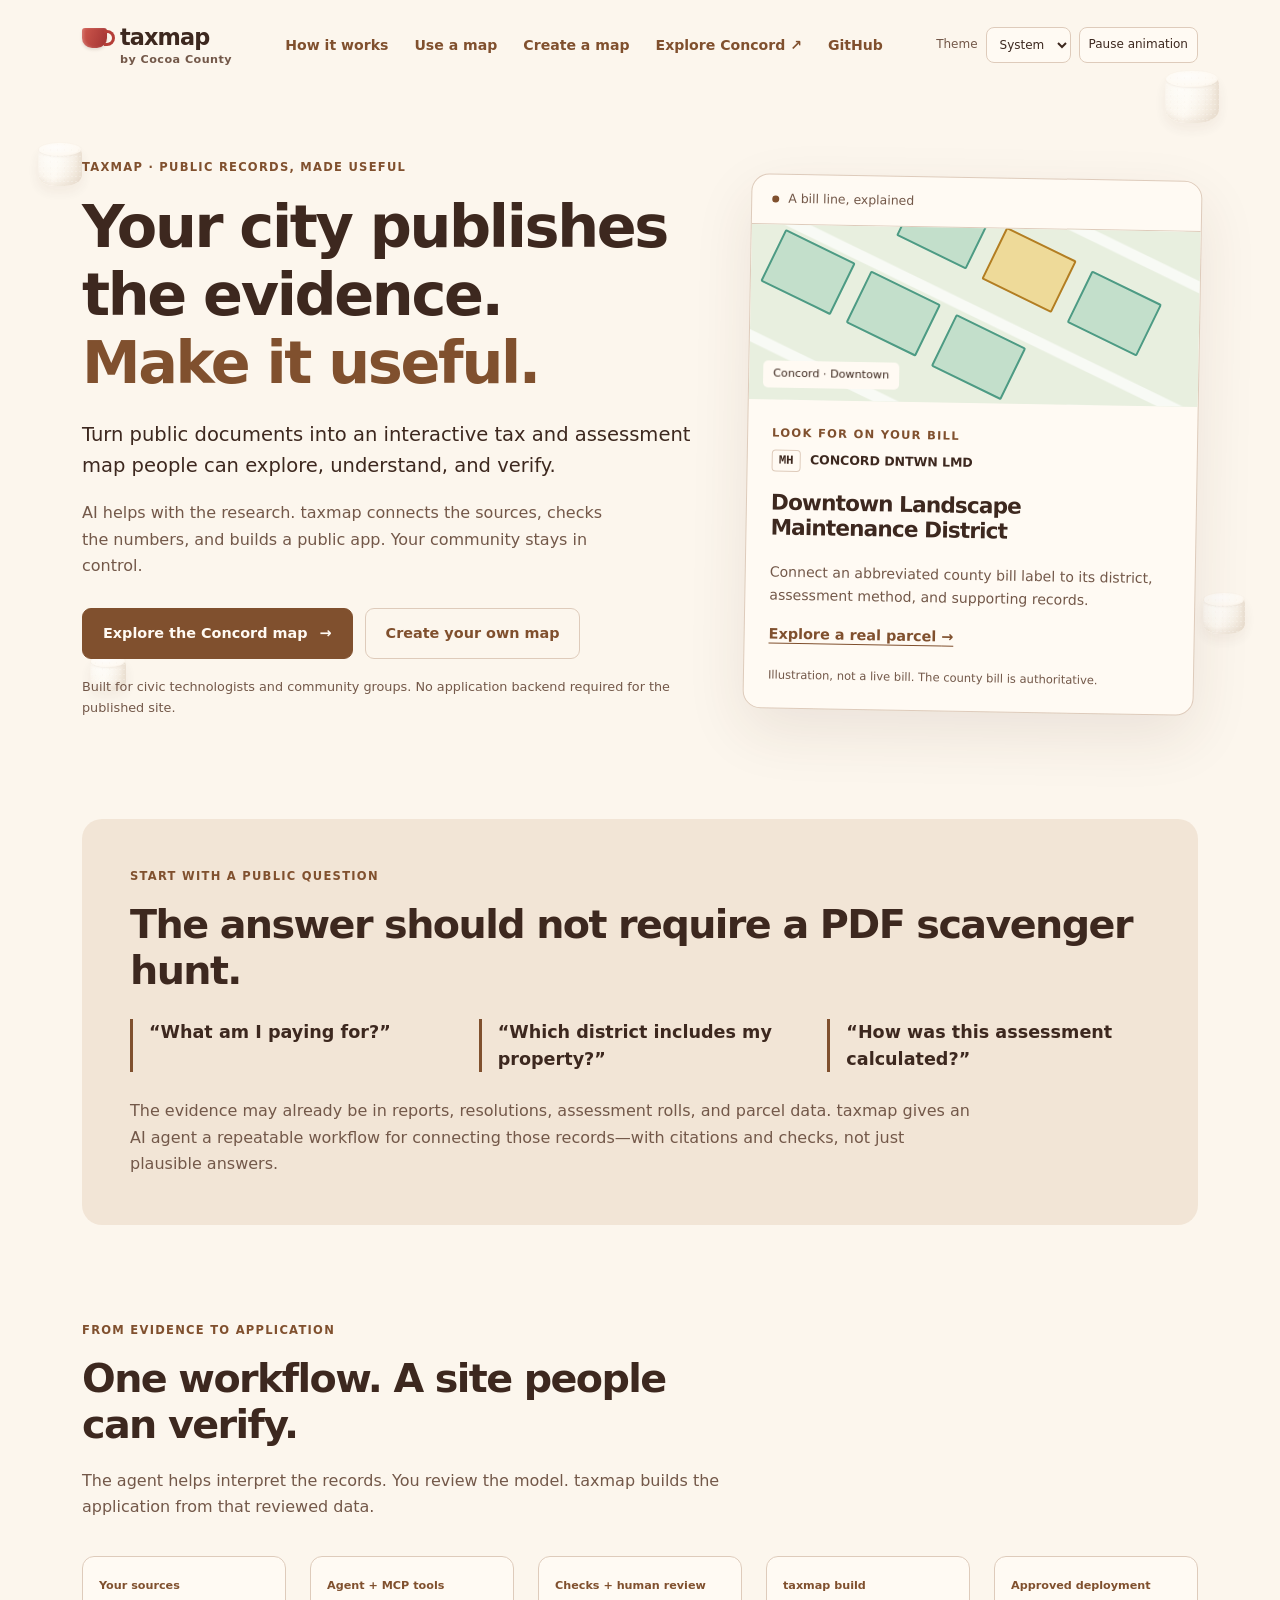
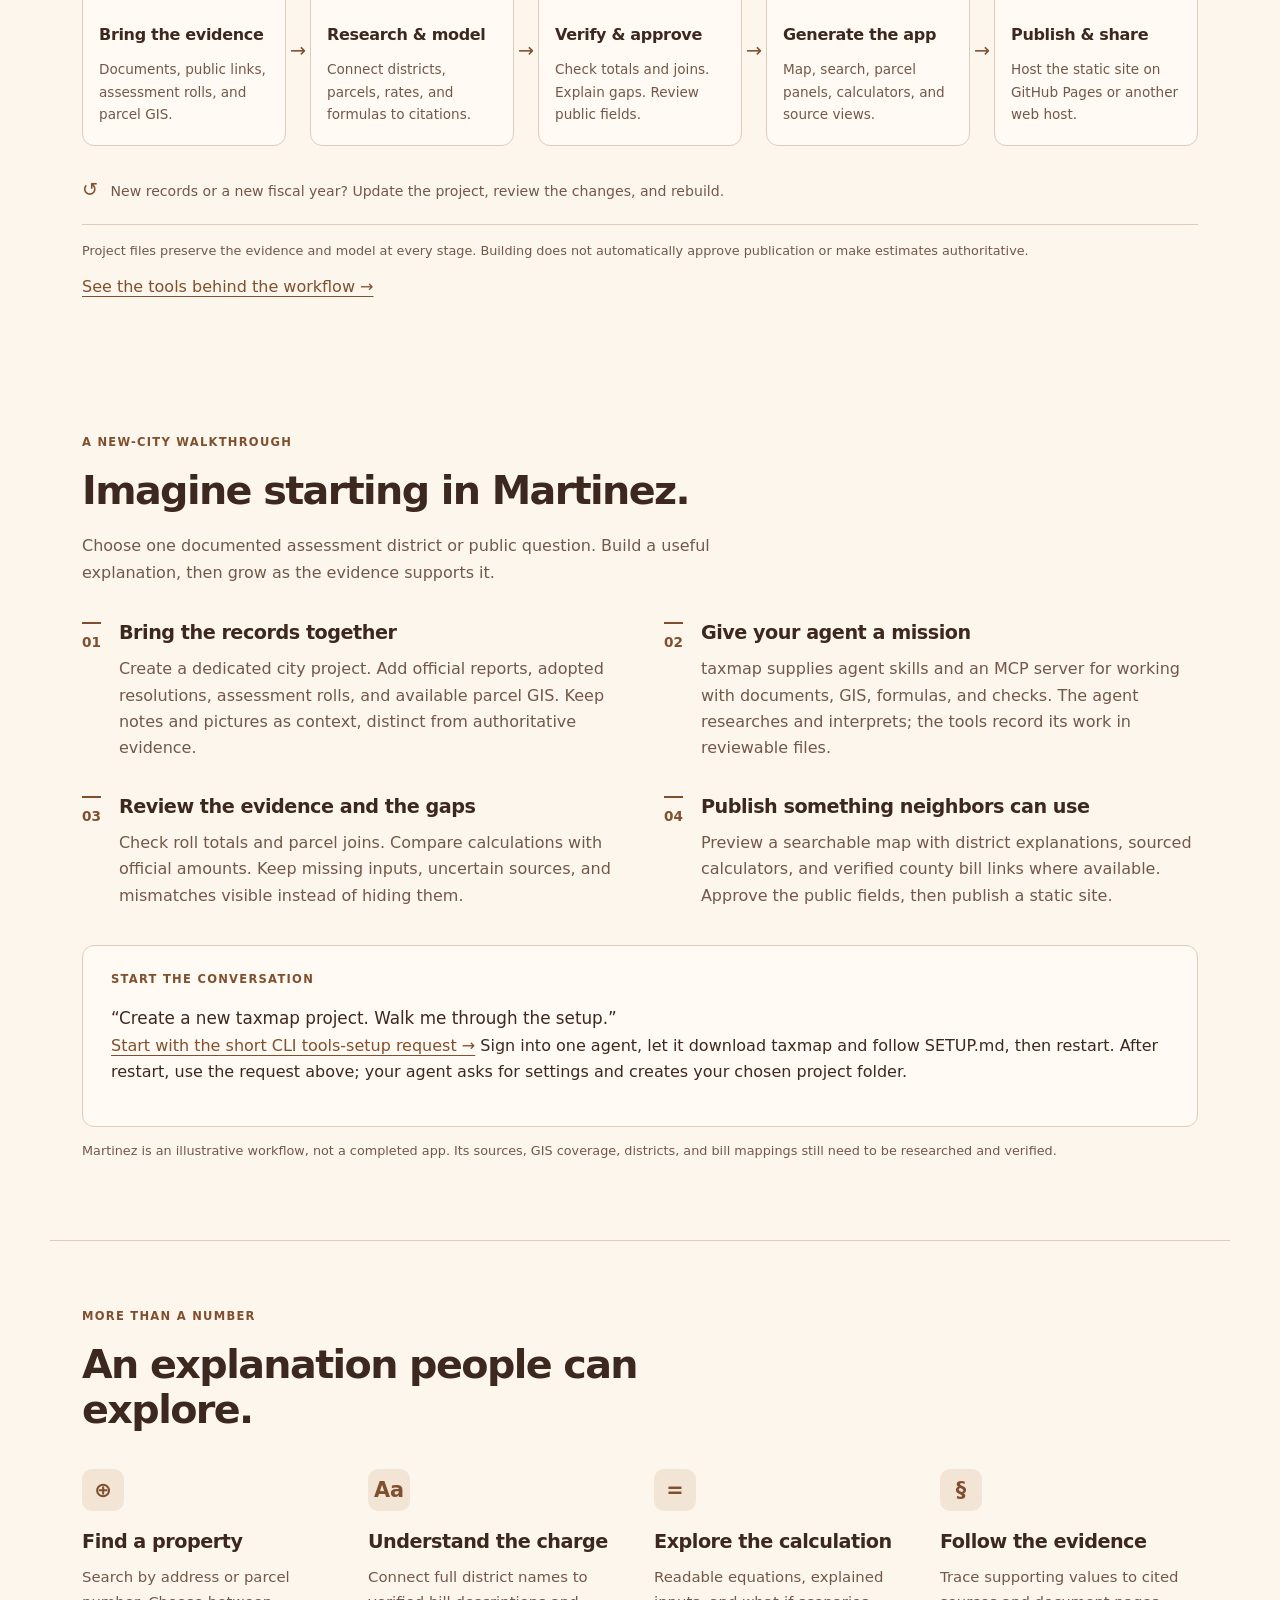
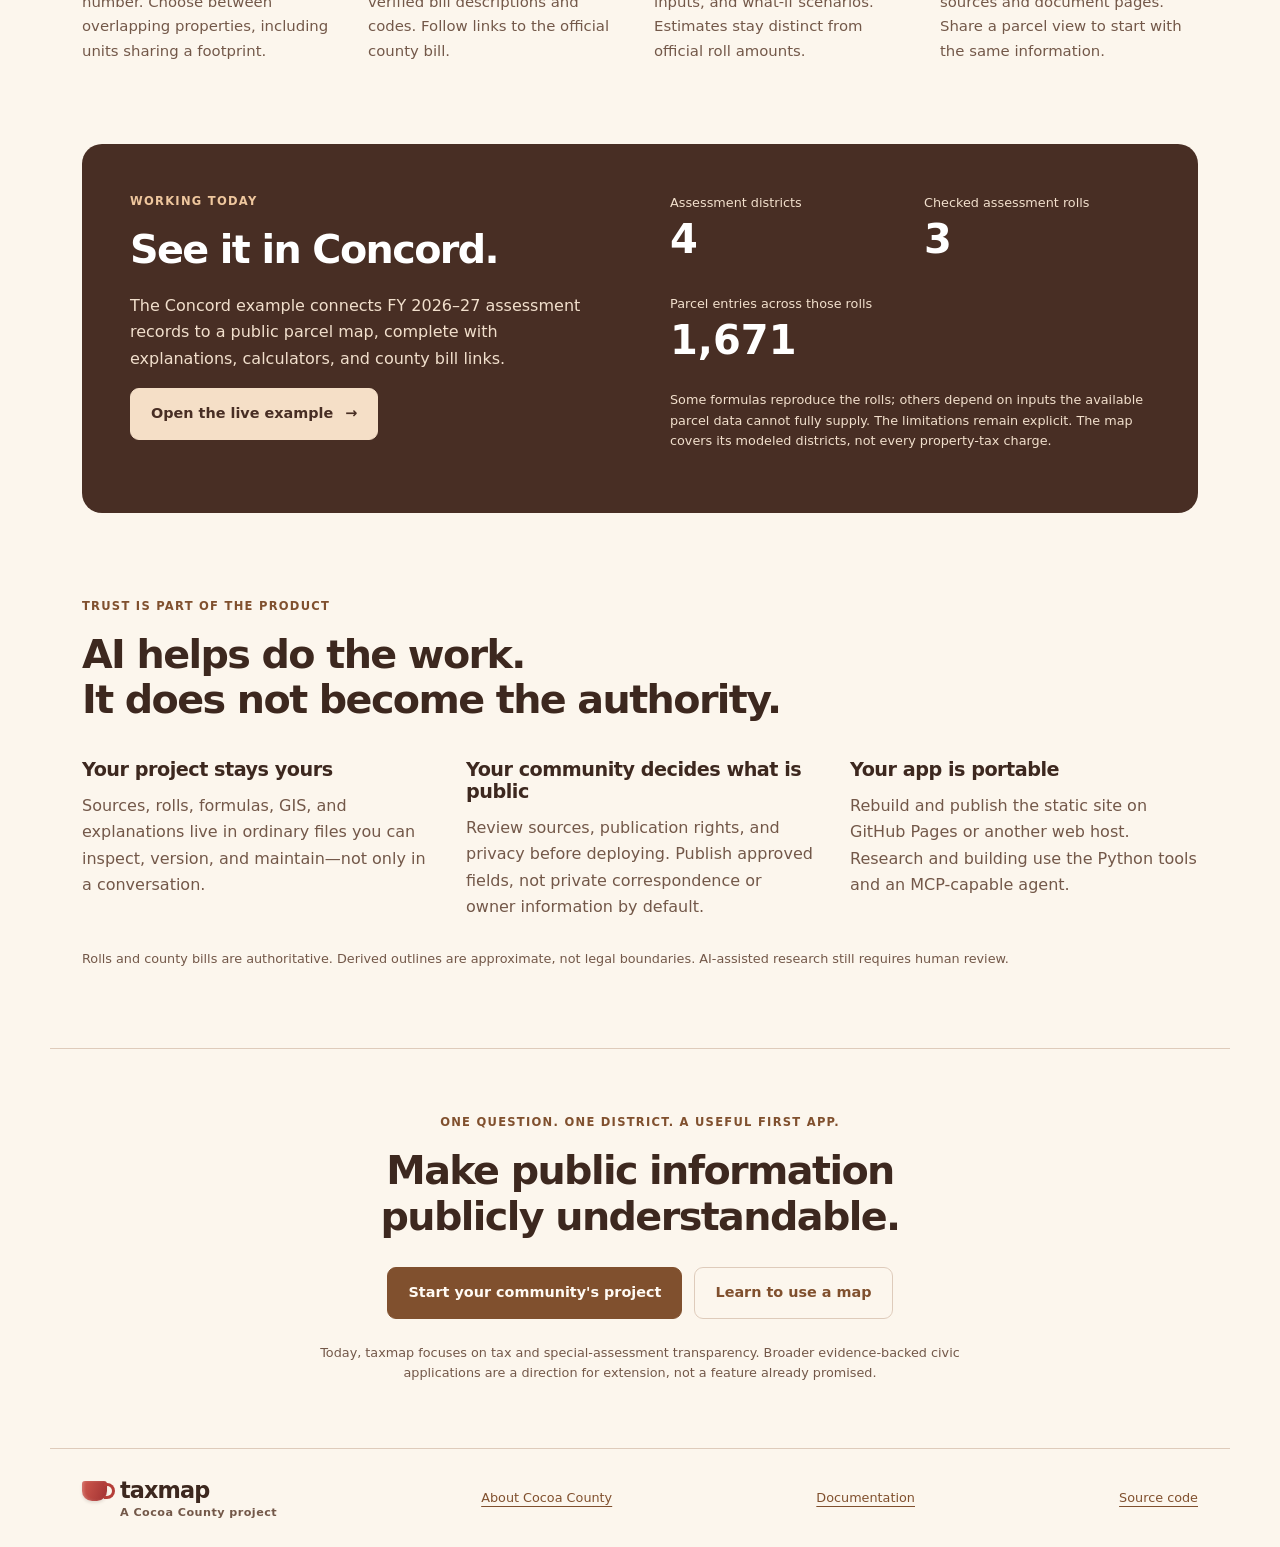
==== commit e2bcbce1: "Add two-stage AI CLI onboarding and generated project requests Document persistent skills and projec" ====
--- a/website/index.html
+++ b/website/index.html
@@ -95,8 +95,8 @@
       </ol>
       <div class="agent-prompt">
         <p class="eyebrow">Start the conversation</p>
-        <blockquote>&ldquo;Help our community build a Martinez assessment map. Find authoritative sources, show coverage gaps, connect the adopted rolls to parcels, and explain the calculations with citations. Build a preview for our review before publishing.&rdquo;</blockquote>
-        <p><a href="docs/community.html">Install an agent CLI, open a terminal, and copy the complete setup request &rarr;</a> Your agent creates the local project and handles taxmap setup; you approve permissions and review the preview.</p>
+        <blockquote>&ldquo;Create a new taxmap project. Walk me through the setup.&rdquo;</blockquote>
+        <p><a href="docs/community.html">Start with the short CLI tools-setup request &rarr;</a> Sign into one agent, let it download taxmap and follow SETUP.md, then restart. After restart, use the request above; your agent asks for settings and creates your chosen project folder.</p>
       </div>
       <p class="fine">Martinez is an illustrative workflow, not a completed app. Its sources, GIS coverage, districts, and bill mappings still need to be researched and verified.</p>
     </section>
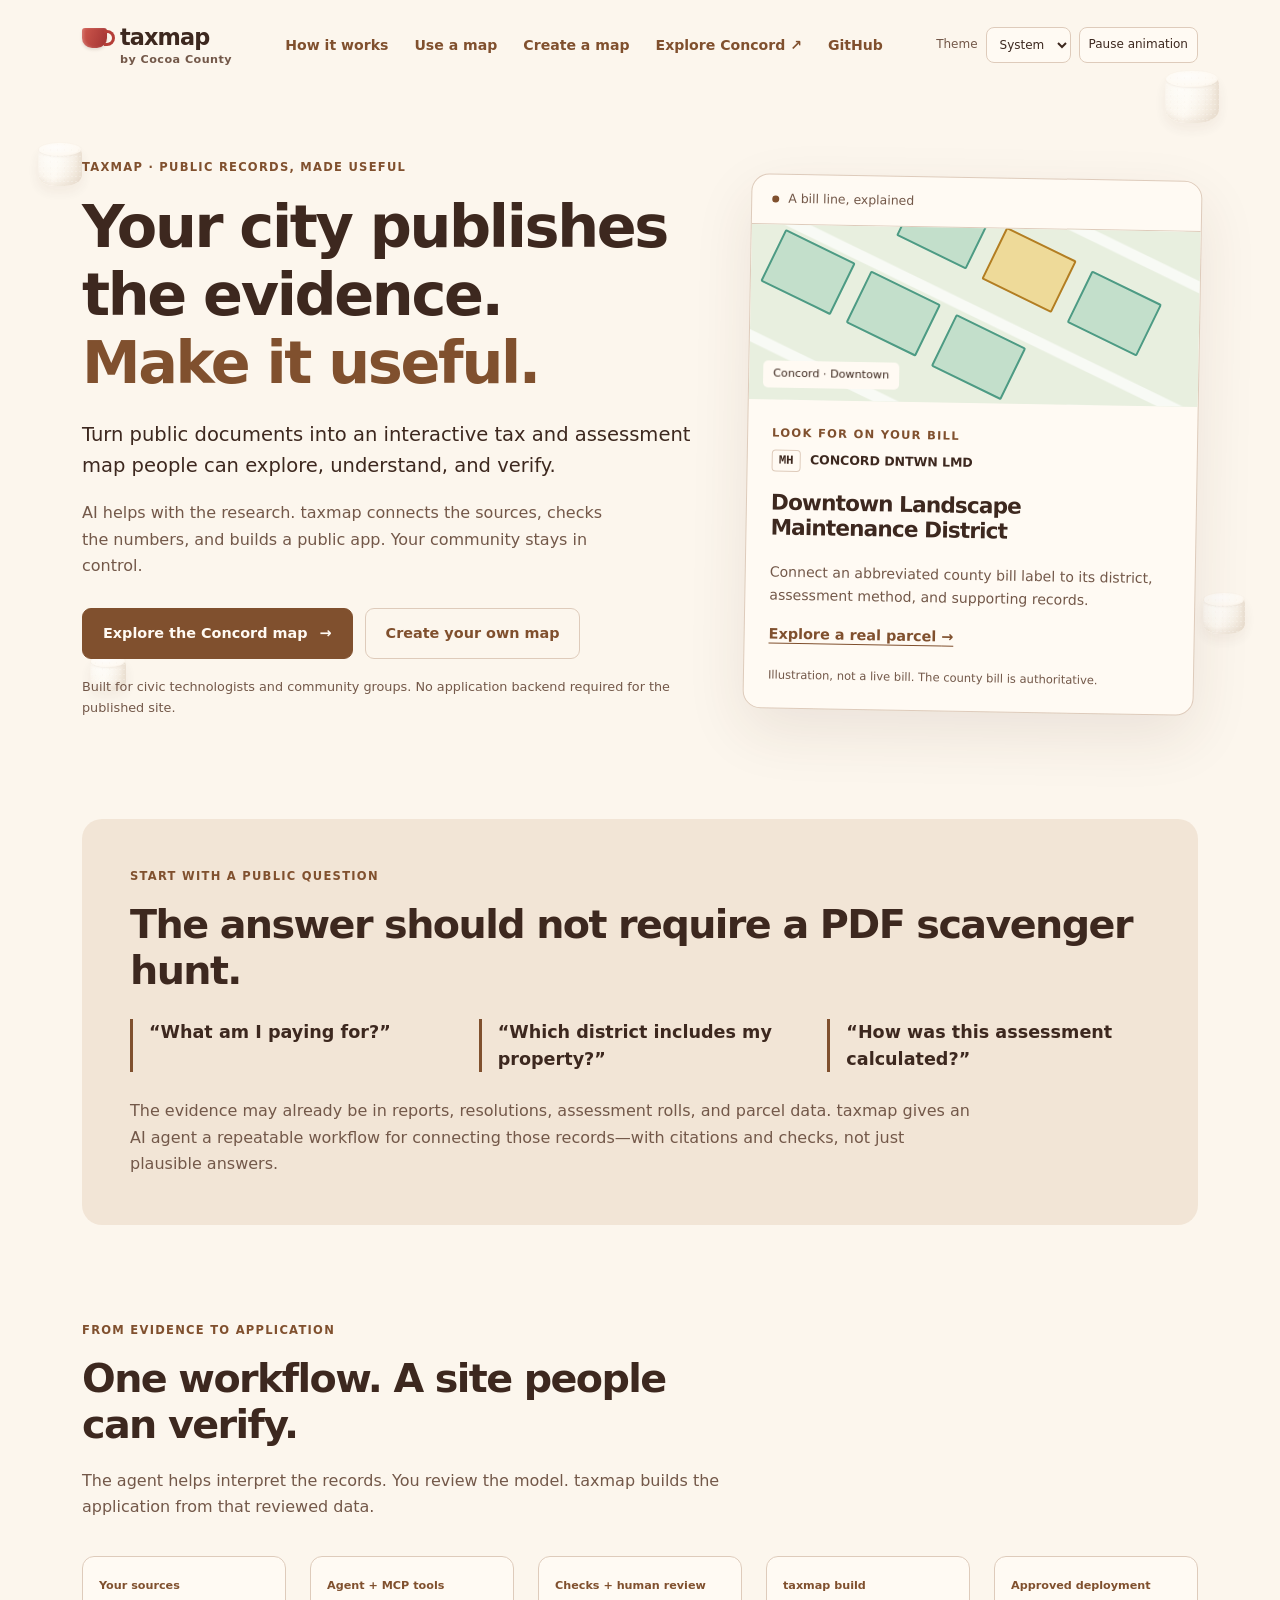
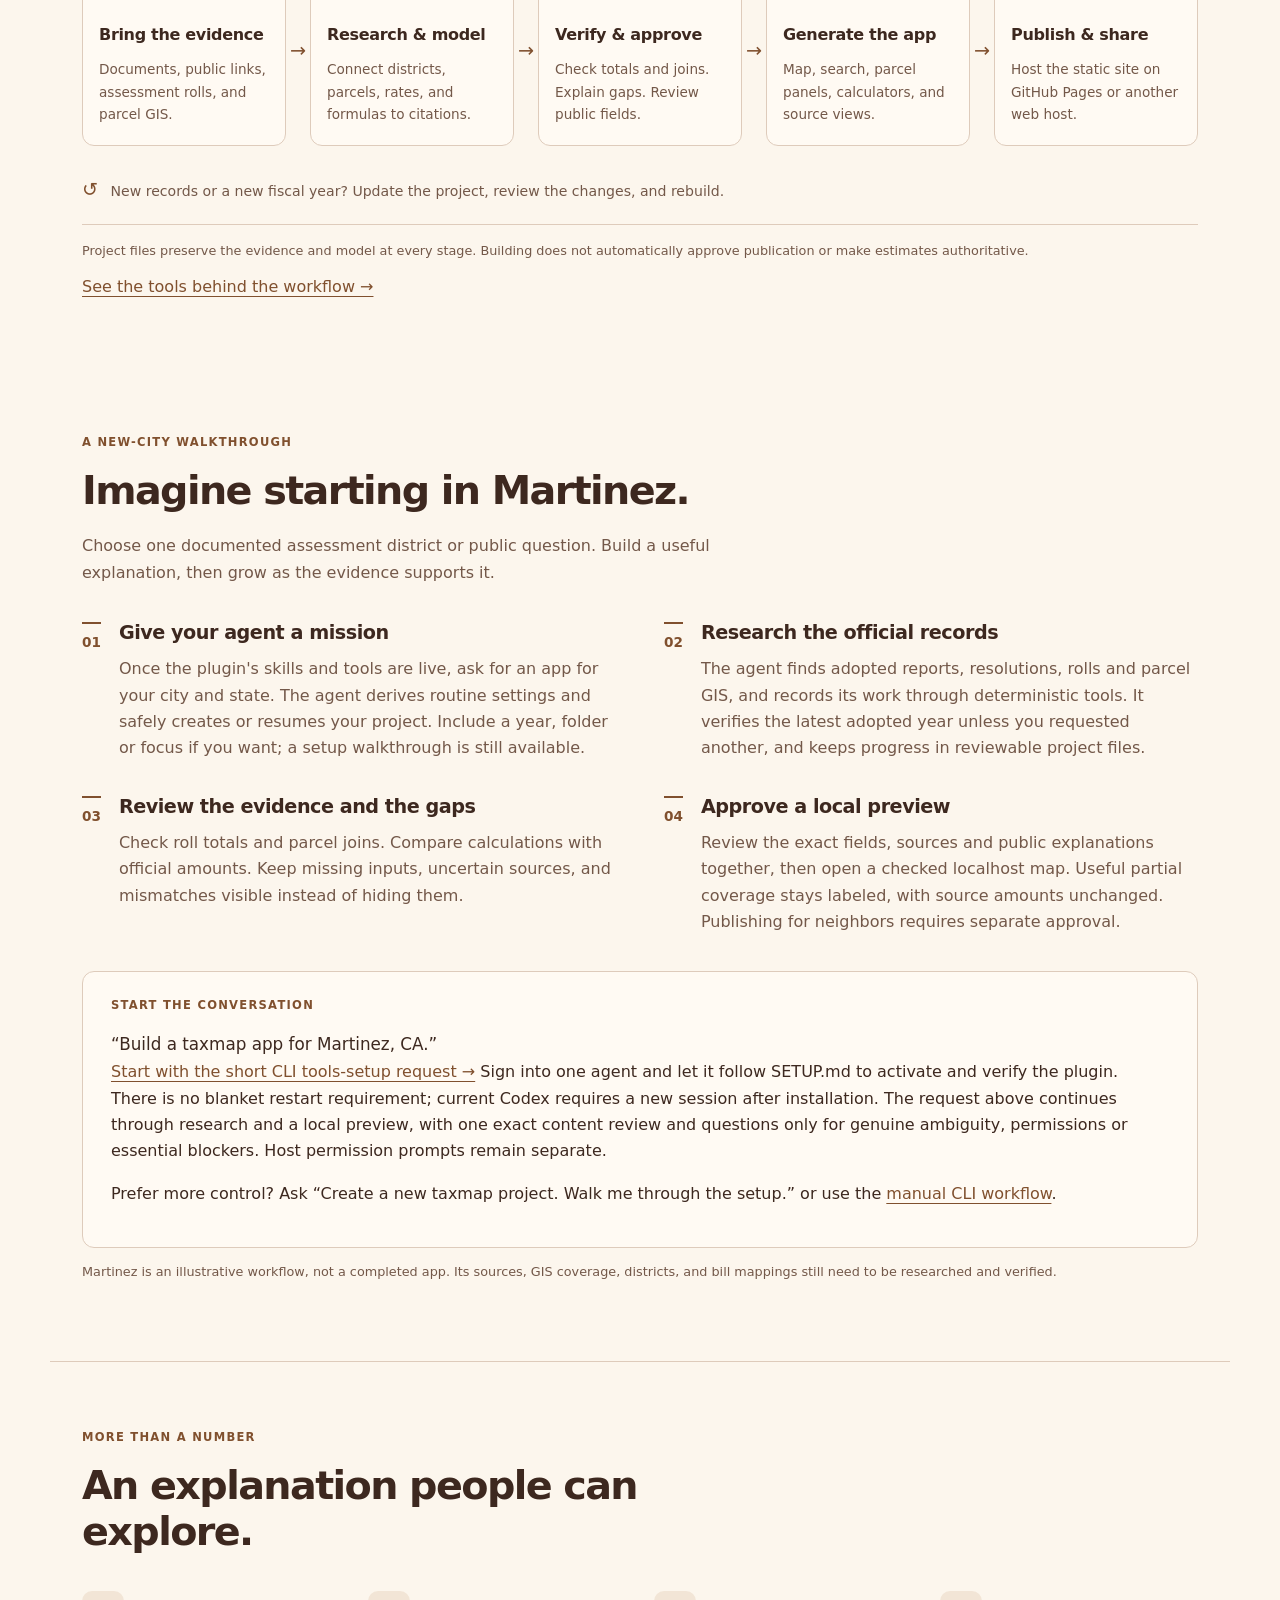
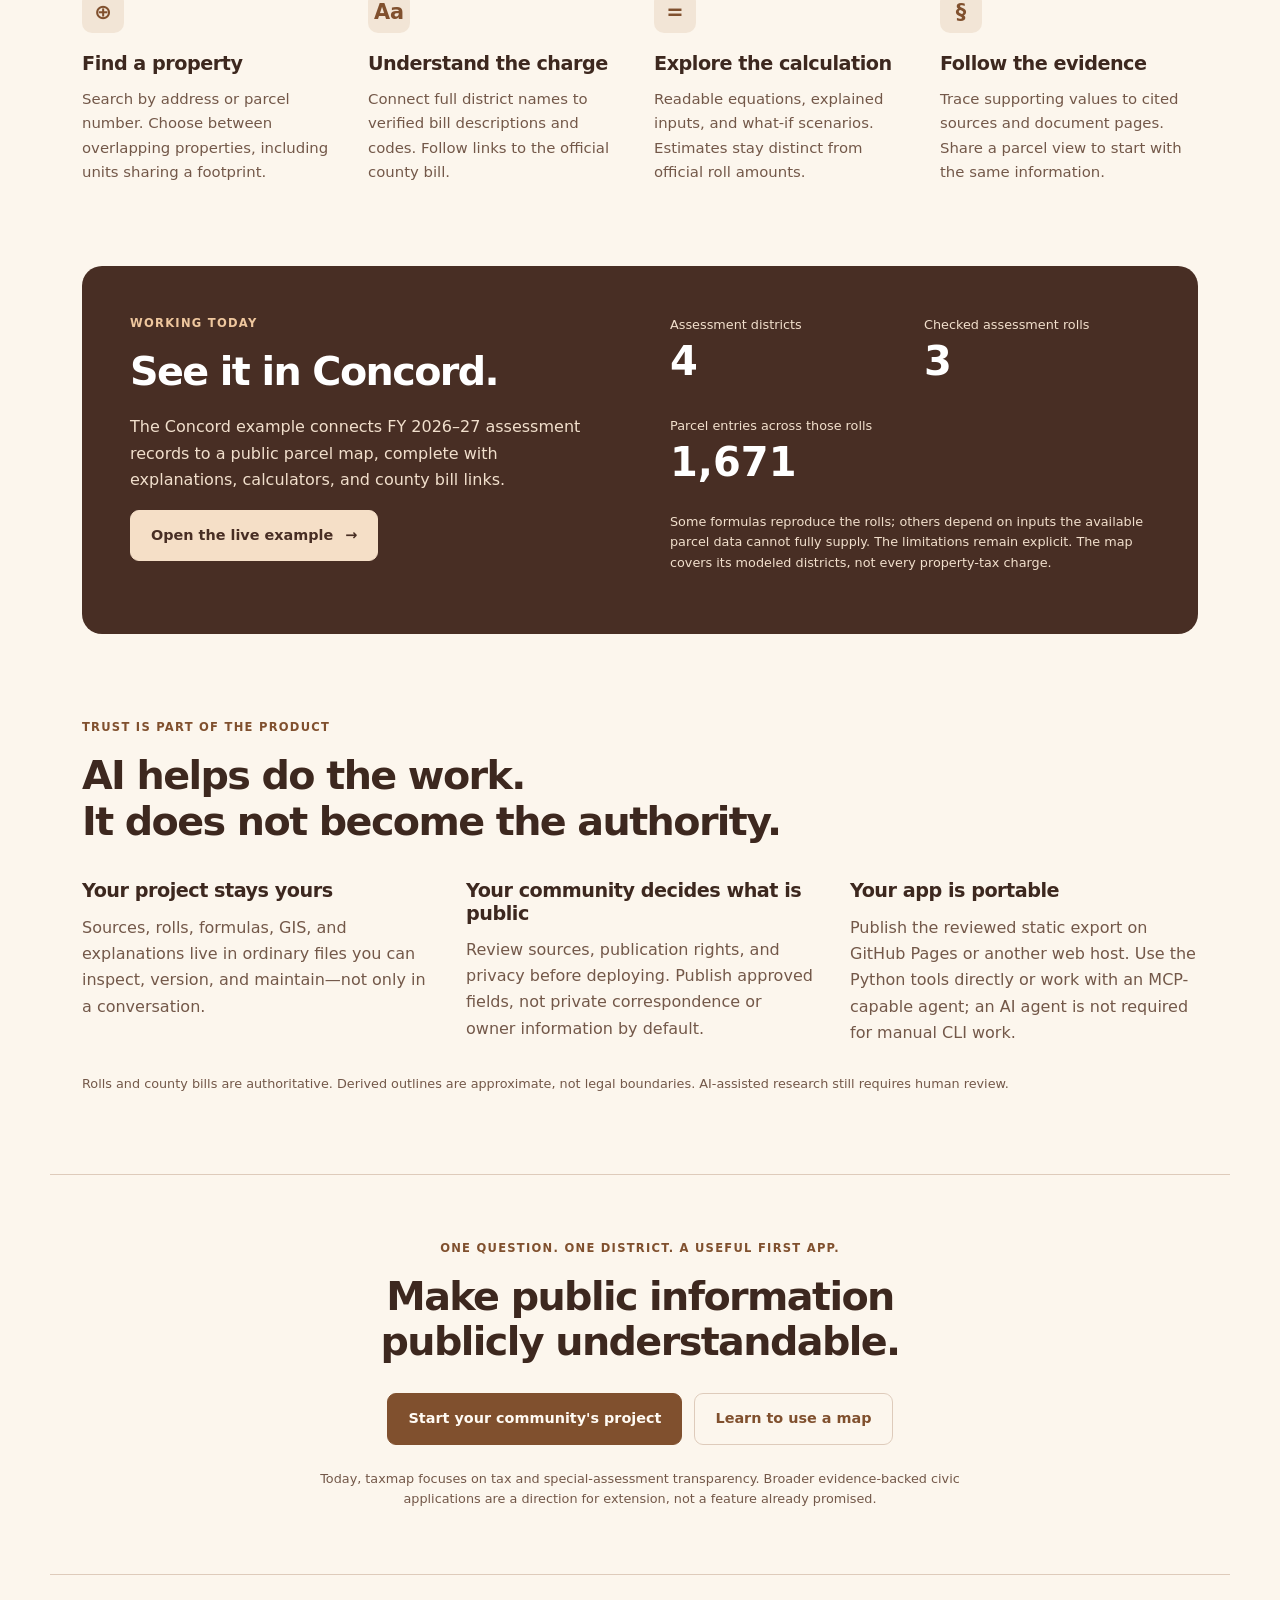
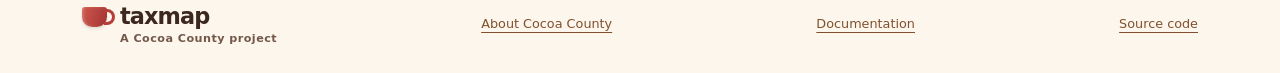
==== commit 8ccdb4b0: "Add one-request taxmap app workflow and streamlined plugin activation Introduce guided lifecycle too" ====
--- a/website/index.html
+++ b/website/index.html
@@ -88,15 +88,16 @@
         <p>Choose one documented assessment district or public question. Build a useful explanation, then grow as the evidence supports it.</p>
       </div>
       <ol class="steps">
-        <li><span class="step-number" aria-hidden="true">01</span><div><h3>Bring the records together</h3><p>Create a dedicated city project. Add official reports, adopted resolutions, assessment rolls, and available parcel GIS. Keep notes and pictures as context, distinct from authoritative evidence.</p></div></li>
-        <li><span class="step-number" aria-hidden="true">02</span><div><h3>Give your agent a mission</h3><p>taxmap supplies agent skills and an MCP server for working with documents, GIS, formulas, and checks. The agent researches and interprets; the tools record its work in reviewable files.</p></div></li>
+        <li><span class="step-number" aria-hidden="true">01</span><div><h3>Give your agent a mission</h3><p>Once the plugin's skills and tools are live, ask for an app for your city and state. The agent derives routine settings and safely creates or resumes your project. Include a year, folder or focus if you want; a setup walkthrough is still available.</p></div></li>
+        <li><span class="step-number" aria-hidden="true">02</span><div><h3>Research the official records</h3><p>The agent finds adopted reports, resolutions, rolls and parcel GIS, and records its work through deterministic tools. It verifies the latest adopted year unless you requested another, and keeps progress in reviewable project files.</p></div></li>
         <li><span class="step-number" aria-hidden="true">03</span><div><h3>Review the evidence and the gaps</h3><p>Check roll totals and parcel joins. Compare calculations with official amounts. Keep missing inputs, uncertain sources, and mismatches visible instead of hiding them.</p></div></li>
-        <li><span class="step-number" aria-hidden="true">04</span><div><h3>Publish something neighbors can use</h3><p>Preview a searchable map with district explanations, sourced calculators, and verified county bill links where available. Approve the public fields, then publish a static site.</p></div></li>
+        <li><span class="step-number" aria-hidden="true">04</span><div><h3>Approve a local preview</h3><p>Review the exact fields, sources and public explanations together, then open a checked localhost map. Useful partial coverage stays labeled, with source amounts unchanged. Publishing for neighbors requires separate approval.</p></div></li>
       </ol>
       <div class="agent-prompt">
         <p class="eyebrow">Start the conversation</p>
-        <blockquote>&ldquo;Create a new taxmap project. Walk me through the setup.&rdquo;</blockquote>
-        <p><a href="docs/community.html">Start with the short CLI tools-setup request &rarr;</a> Sign into one agent, let it download taxmap and follow SETUP.md, then restart. After restart, use the request above; your agent asks for settings and creates your chosen project folder.</p>
+        <blockquote>&ldquo;Build a taxmap app for Martinez, CA.&rdquo;</blockquote>
+        <p><a href="docs/community.html">Start with the short CLI tools-setup request &rarr;</a> Sign into one agent and let it follow SETUP.md to activate and verify the plugin. There is no blanket restart requirement; current Codex requires a new session after installation. The request above continues through research and a local preview, with one exact content review and questions only for genuine ambiguity, permissions or essential blockers. Host permission prompts remain separate.</p>
+        <p>Prefer more control? Ask &ldquo;Create a new taxmap project. Walk me through the setup.&rdquo; or use the <a href="docs/developers.html">manual CLI workflow</a>.</p>
       </div>
       <p class="fine">Martinez is an illustrative workflow, not a completed app. Its sources, GIS coverage, districts, and bill mappings still need to be researched and verified.</p>
     </section>
@@ -125,7 +126,7 @@
       <div class="ownership-grid">
         <div><h3>Your project stays yours</h3><p>Sources, rolls, formulas, GIS, and explanations live in ordinary files you can inspect, version, and maintain&mdash;not only in a conversation.</p></div>
         <div><h3>Your community decides what is public</h3><p>Review sources, publication rights, and privacy before deploying. Publish approved fields, not private correspondence or owner information by default.</p></div>
-        <div><h3>Your app is portable</h3><p>Rebuild and publish the static site on GitHub Pages or another web host. Research and building use the Python tools and an MCP-capable agent.</p></div>
+        <div><h3>Your app is portable</h3><p>Publish the reviewed static export on GitHub Pages or another web host. Use the Python tools directly or work with an MCP-capable agent; an AI agent is not required for manual CLI work.</p></div>
       </div>
       <p class="fine">Rolls and county bills are authoritative. Derived outlines are approximate, not legal boundaries. AI-assisted research still requires human review.</p>
     </section>
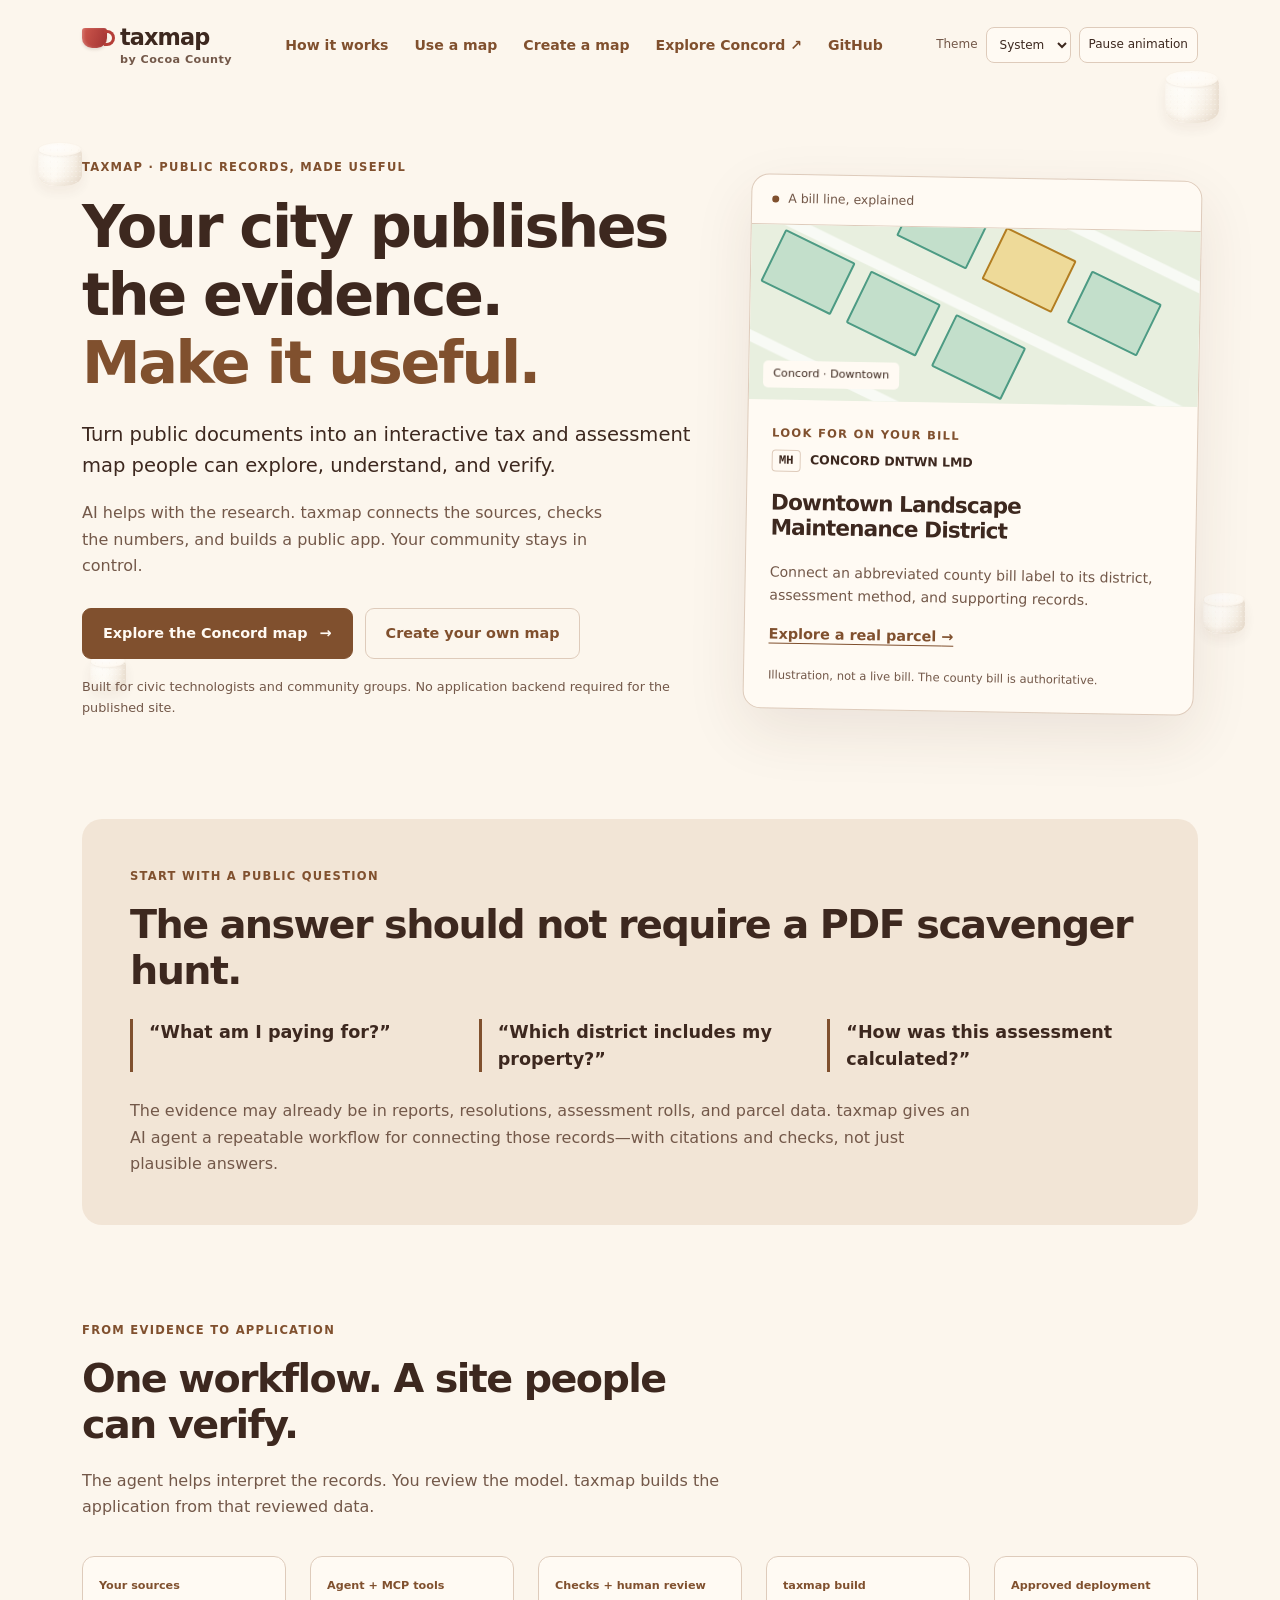
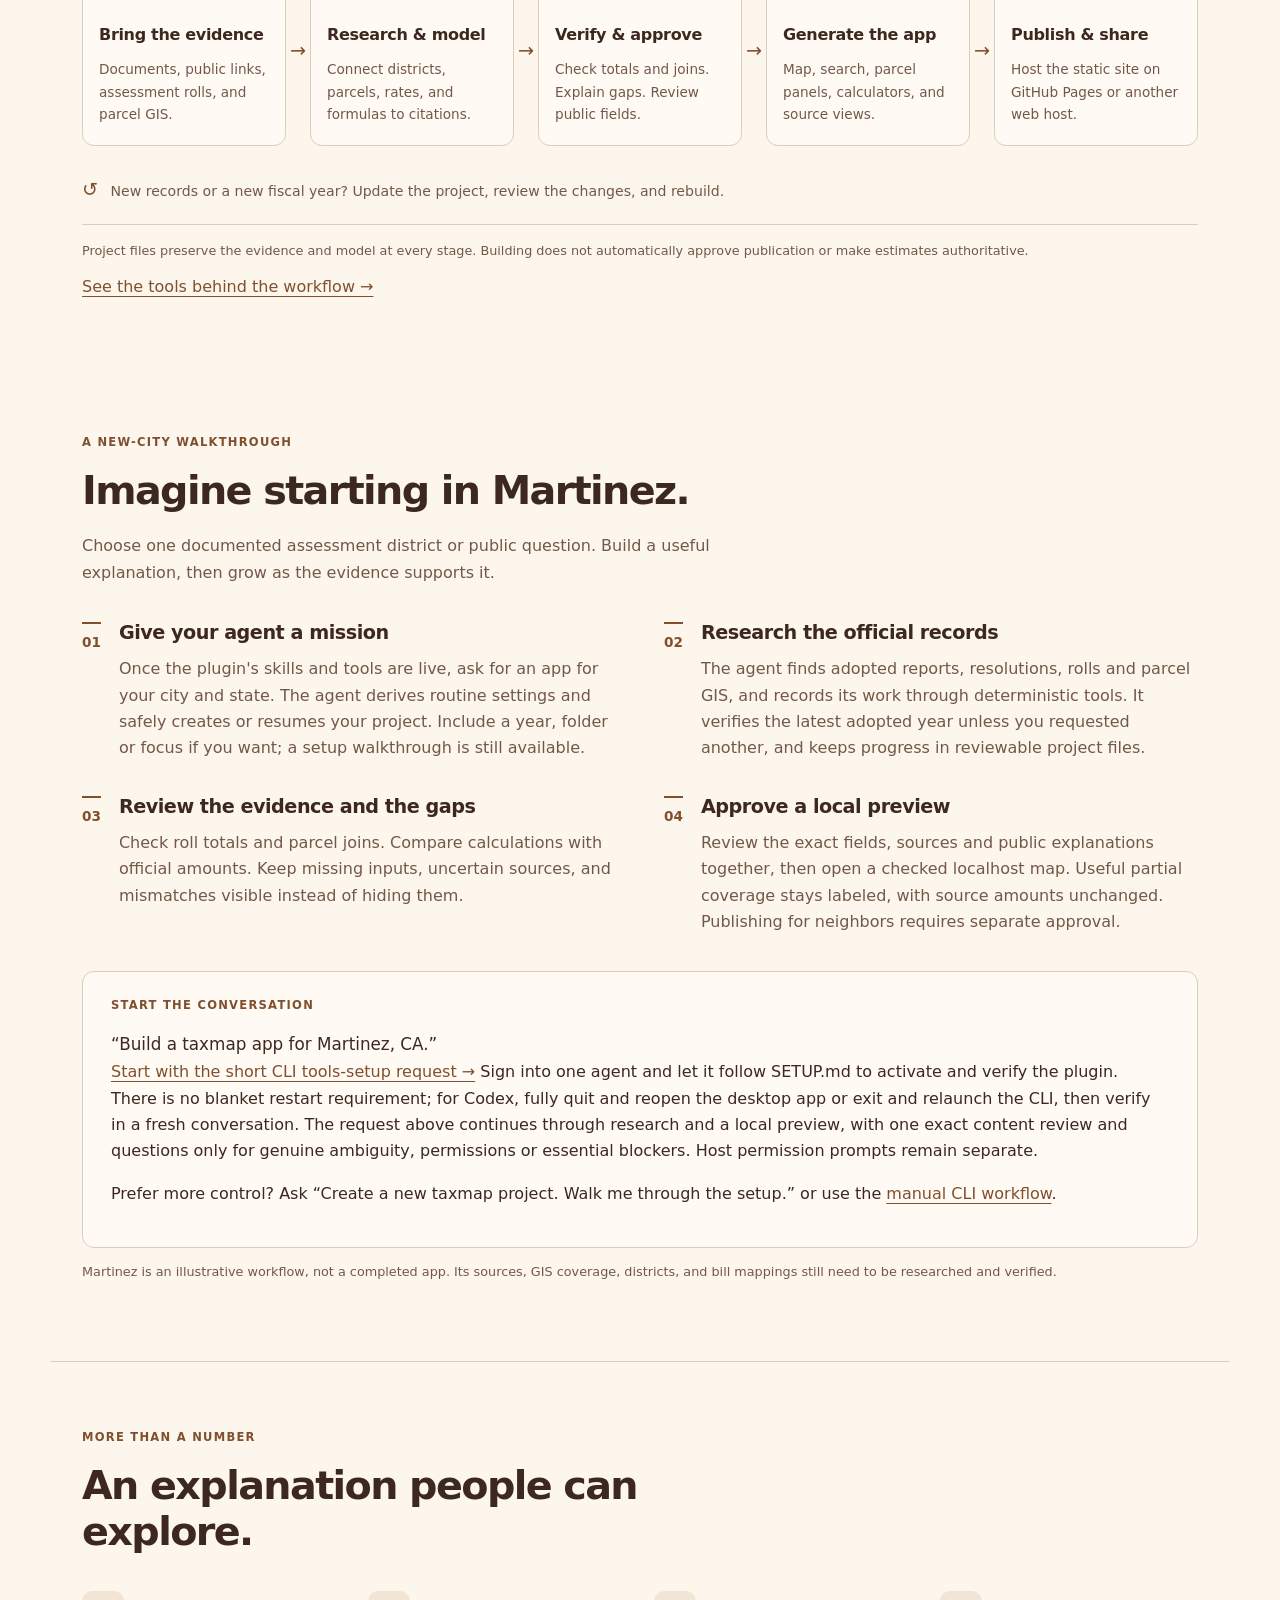
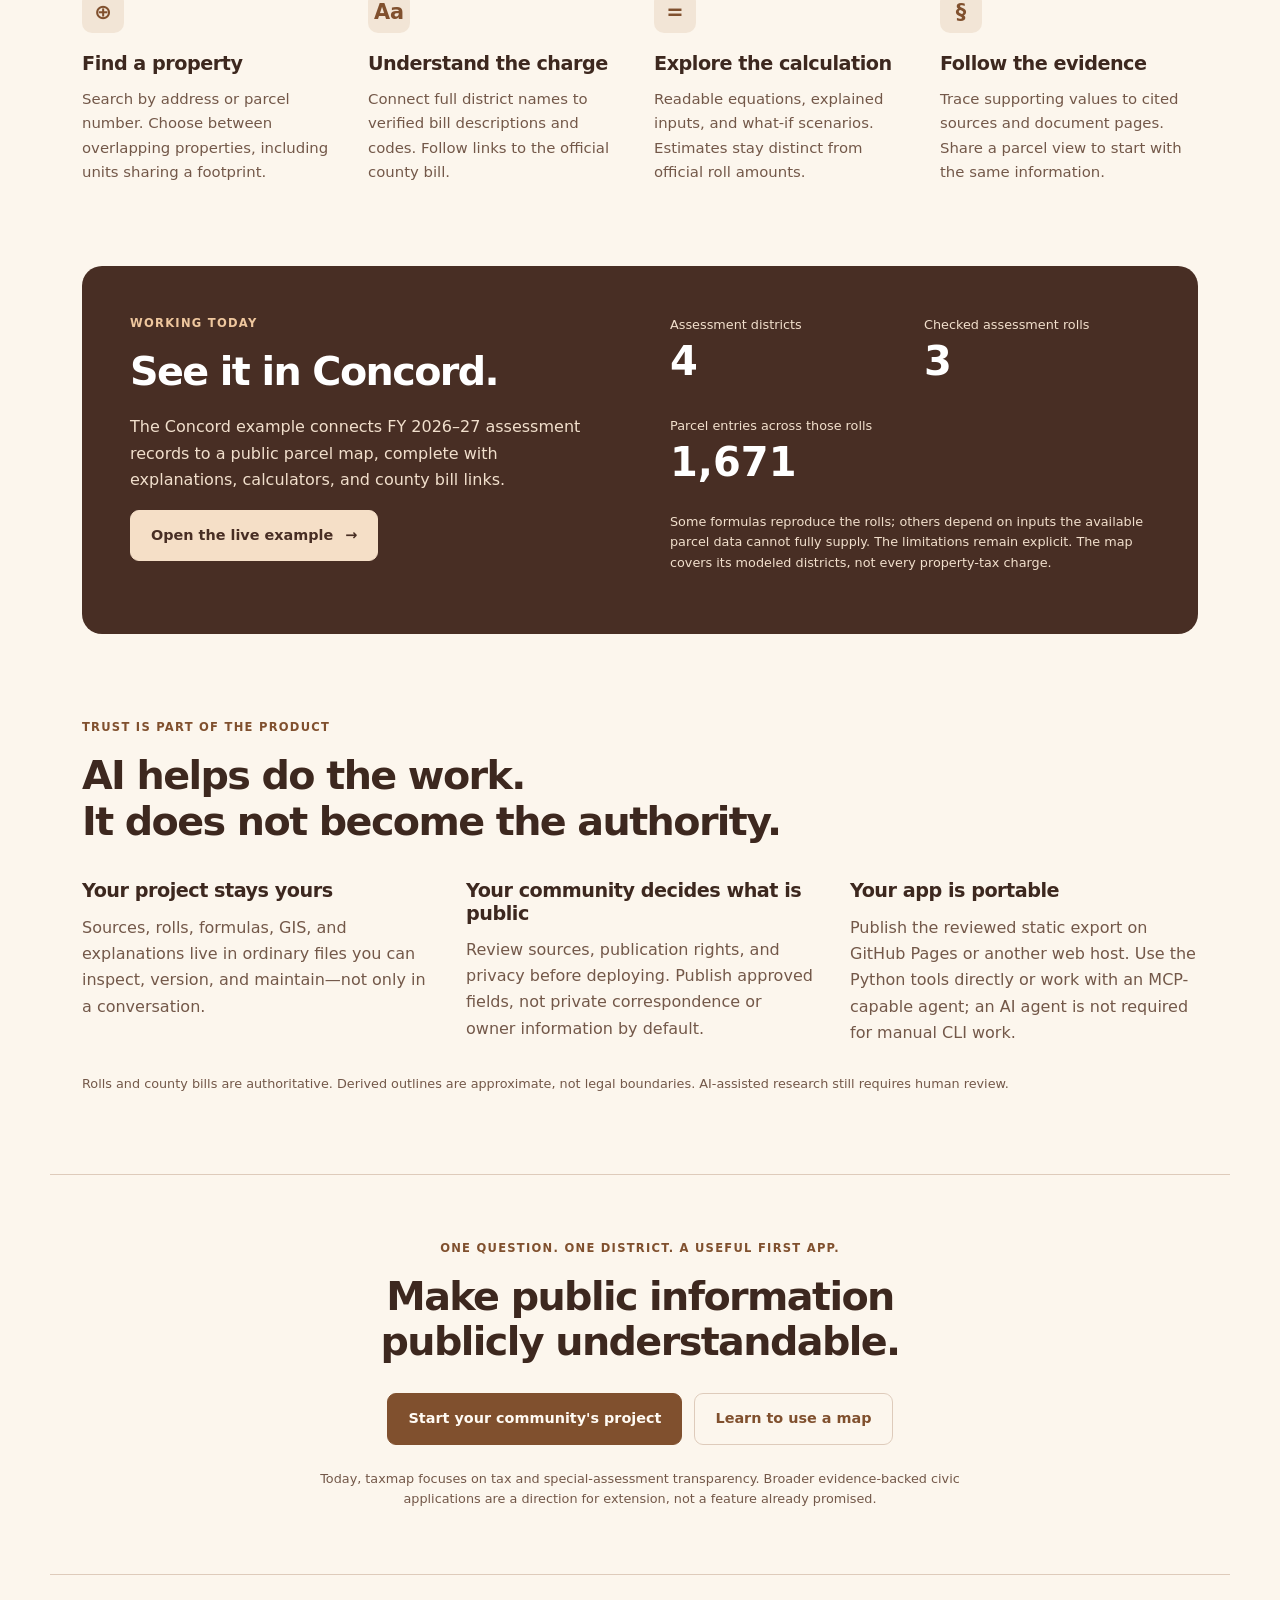
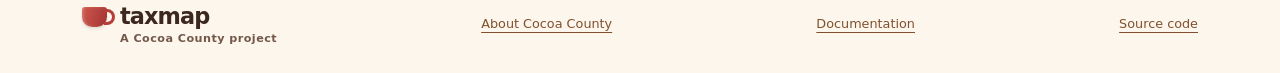
==== commit 9ed10d79: "Fix client-specific plugin installation and Codex activation" ====
--- a/website/index.html
+++ b/website/index.html
@@ -6,6 +6,7 @@
   <meta name="description" content="Turn public records into transparent tax and assessment maps. AI-assisted research, cited explanations, and a public app your community controls.">
   <meta name="theme-color" content="#fcf6ed">
   <title>taxmap | Public records, made useful</title>
+  <link rel="icon" type="image/svg+xml" href="favicon.svg">
   <link rel="stylesheet" href="style.css?v=cocoa-4">
   <script src="theme.js?v=cocoa-2"></script>
 </head>
@@ -96,7 +97,7 @@
       <div class="agent-prompt">
         <p class="eyebrow">Start the conversation</p>
         <blockquote>&ldquo;Build a taxmap app for Martinez, CA.&rdquo;</blockquote>
-        <p><a href="docs/community.html">Start with the short CLI tools-setup request &rarr;</a> Sign into one agent and let it follow SETUP.md to activate and verify the plugin. There is no blanket restart requirement; current Codex requires a new session after installation. The request above continues through research and a local preview, with one exact content review and questions only for genuine ambiguity, permissions or essential blockers. Host permission prompts remain separate.</p>
+        <p><a href="docs/community.html">Start with the short CLI tools-setup request &rarr;</a> Sign into one agent and let it follow SETUP.md to activate and verify the plugin. There is no blanket restart requirement; for Codex, fully quit and reopen the desktop app or exit and relaunch the CLI, then verify in a fresh conversation. The request above continues through research and a local preview, with one exact content review and questions only for genuine ambiguity, permissions or essential blockers. Host permission prompts remain separate.</p>
         <p>Prefer more control? Ask &ldquo;Create a new taxmap project. Walk me through the setup.&rdquo; or use the <a href="docs/developers.html">manual CLI workflow</a>.</p>
       </div>
       <p class="fine">Martinez is an illustrative workflow, not a completed app. Its sources, GIS coverage, districts, and bill mappings still need to be researched and verified.</p>
